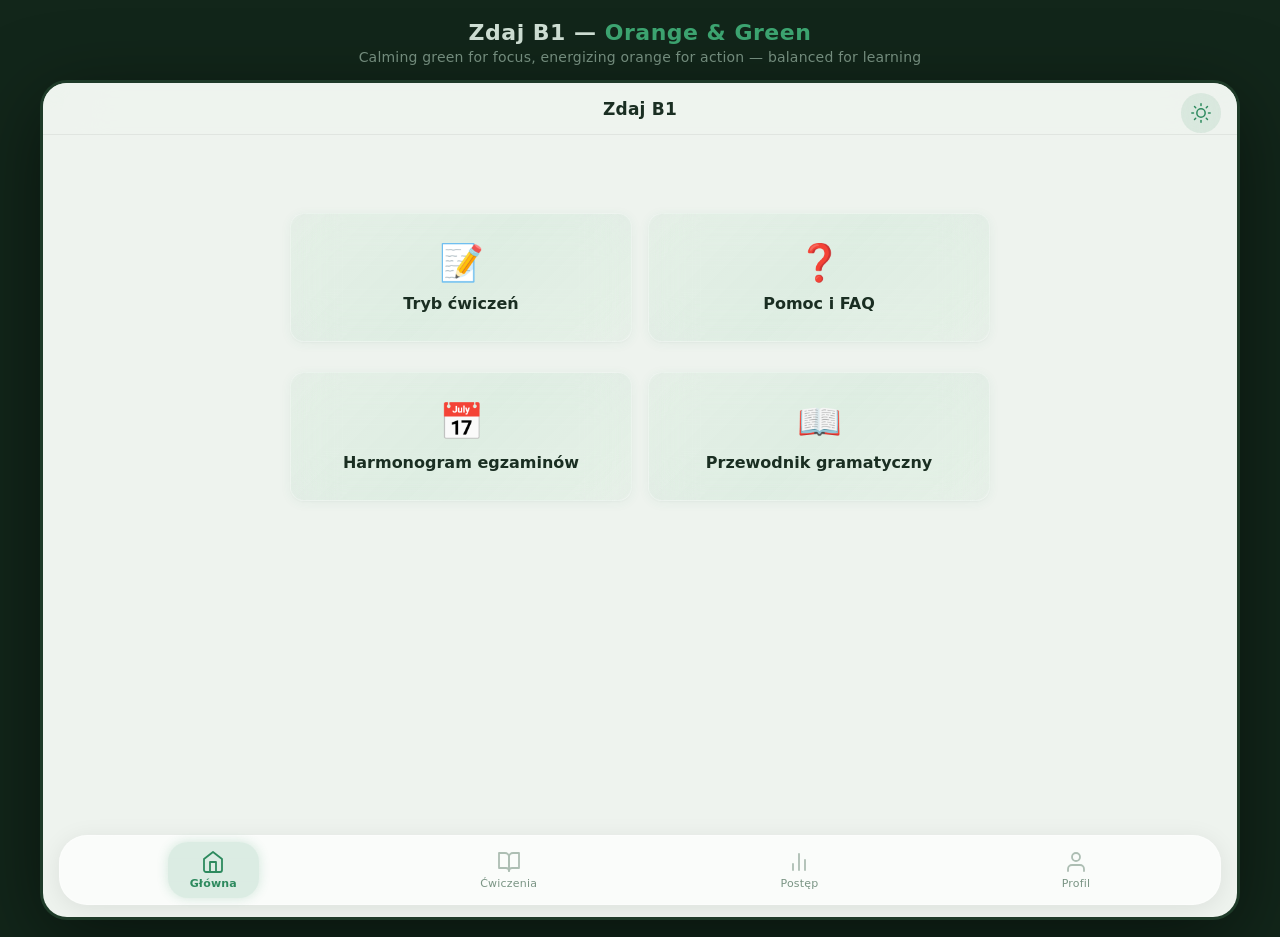
==== docs/design-orange-green.html @ 31fbc98a "Add orange & green learning-optimized design variant Green primary (focus/calm) + orange accent (ene" ====
<!DOCTYPE html>
<html lang="pl" data-theme="light">
<head>
<meta charset="UTF-8">
<meta name="viewport" content="width=device-width, initial-scale=1.0">
<title>Zdaj B1 — Orange & Green</title>
<style>
/* ========== CSS CUSTOM PROPERTIES ========== */
/* Green = primary (focus, calm, 60%), Orange = accent (energy, CTA, 10%), Neutrals = 30% */
:root {
  --primary: #2d8a5e;
  --primary-light: #3da672;
  --primary-dark: #1e6e48;
  --accent: #e07b2d;
  --accent-light: #f09848;
  --bg: #eef3ee;
  --bg-card: rgba(255,255,255,0.62);
  --bg-card-border: rgba(255,255,255,0.3);
  --bg-nav: rgba(238,243,238,0.92);
  --bg-tab: rgba(255,255,255,0.72);
  --text: #1a2e22;
  --text-secondary: #4a6352;
  --text-muted: #7a9484;
  --border-light: rgba(0,0,0,0.06);
  --border-card: rgba(255,255,255,0.5);
  --shadow-card: 0 2px 12px rgba(45,138,94,0.06), 0 1px 3px rgba(0,0,0,0.03);
  --shadow-card-hover: 0 4px 24px rgba(45,138,94,0.12);
  --glass-blur: blur(24px) saturate(160%);
  --nav-blur: blur(28px) saturate(170%);
  --progress-gradient: linear-gradient(90deg, #2d8a5e, #e07b2d);
  --btn-gradient: linear-gradient(135deg, #e07b2d 0%, #f09848 100%);
  --btn-sheen: none;
  --exercise-bg: rgba(45,138,94,0.05);
  --exercise-border: #2d8a5e;
  --input-border: #2d8a5e;
  --input-bg: rgba(45,138,94,0.04);
  --input-focus-border: #e07b2d;
  --input-focus-bg: rgba(224,123,45,0.06);
  --radio-checked: #2d8a5e;
  --correct-bg: rgba(45,138,94,0.1);
  --drop-zone-border: rgba(45,138,94,0.3);
  --drop-zone-bg: rgba(45,138,94,0.02);
  --word-bank-bg: rgba(224,123,45,0.06);
  --word-bank-border: rgba(224,123,45,0.15);
  --drag-border: rgba(45,138,94,0.2);
  --toggle-checked: #2d8a5e;
  --avatar-gradient: linear-gradient(135deg, #2d8a5e, #3da672);
  --ipad-bg: #eef3ee;
  --body-bg: #12261a;
  --page-title-color: #d0e0d5;
  --page-title-accent: #3da672;
  --ipad-shadow: 0 0 0 3px #1e3a28, 0 20px 80px rgba(0,0,0,0.5);
  --scrollbar-thumb: rgba(45,138,94,0.15);
  --grammar-errors-bg: linear-gradient(135deg, rgba(217,68,68,0.08), rgba(217,68,68,0.03));
  --grammar-errors-border: rgba(217,68,68,0.12);
  --grammar-topics-bg: linear-gradient(135deg, rgba(45,138,94,0.08), rgba(45,138,94,0.03));
  --grammar-topics-border: rgba(45,138,94,0.12);
  --home-card-shimmer: linear-gradient(135deg, rgba(45,138,94,0.04) 0%, rgba(61,166,114,0.08) 50%, rgba(45,138,94,0.03) 100%);
  --tab-active-bg: rgba(45,138,94,0.15);
  --tab-active-glow: 0 0 12px rgba(45,138,94,0.2);
  --set-card-border: #2d8a5e;
  --danger-color: #d94444;
  --danger-border: #e8c0c0;
  --timer-bg: rgba(224,123,45,0.08);
  --timer-color: #c06820;
  --writing-border: rgba(0,0,0,0.1);
  --writing-bg: rgba(255,255,255,0.8);
  --pf-border: rgba(0,0,0,0.05);
  --expandable-bg: rgba(255,255,255,0.85);
  --expandable-body-bg: rgba(255,255,255,0.5);
  --info-border: rgba(0,0,0,0.05);
  --theme-toggle-bg: rgba(45,138,94,0.1);
  --theme-toggle-color: #2d8a5e;
  --alpha-card-bg: rgba(255,255,255,0.85);
  --alpha-card-border: rgba(0,0,0,0.06);
  --result-row-bg: rgba(255,255,255,0.85);
  --result-row-border: rgba(0,0,0,0.04);
}

[data-theme="dark"] {
  --bg: #1a2c22;
  --bg-card: rgba(30,50,38,0.65);
  --bg-card-border: rgba(255,255,255,0.1);
  --bg-nav: rgba(22,38,28,0.92);
  --bg-tab: rgba(28,46,34,0.85);
  --text: #e8f0eb;
  --text-secondary: #a8c4b0;
  --text-muted: #7a9e86;
  --border-light: rgba(255,255,255,0.08);
  --border-card: rgba(255,255,255,0.1);
  --shadow-card: 0 2px 12px rgba(0,0,0,0.15), 0 1px 3px rgba(45,138,94,0.04);
  --shadow-card-hover: 0 4px 24px rgba(45,138,94,0.12);
  --exercise-bg: rgba(50,150,100,0.08);
  --input-bg: rgba(50,150,100,0.07);
  --correct-bg: rgba(50,150,100,0.12);
  --drop-zone-bg: rgba(50,150,100,0.04);
  --word-bank-bg: rgba(224,140,60,0.08);
  --word-bank-border: rgba(224,140,60,0.18);
  --ipad-bg: #1a2c22;
  --body-bg: #0c1a12;
  --page-title-color: #b0ccb8;
  --ipad-shadow: 0 0 0 3px #1e3a28, 0 20px 80px rgba(0,0,0,0.5), 0 0 40px rgba(45,138,94,0.06);
  --scrollbar-thumb: rgba(45,138,94,0.25);
  --grammar-topics-bg: linear-gradient(135deg, rgba(50,150,100,0.1), rgba(50,150,100,0.04));
  --grammar-topics-border: rgba(50,150,100,0.15);
  --home-card-shimmer: linear-gradient(135deg, rgba(50,150,100,0.06) 0%, rgba(70,180,120,0.1) 50%, rgba(50,150,100,0.05) 100%);
  --tab-active-bg: rgba(50,150,100,0.2);
  --tab-active-glow: 0 0 12px rgba(50,150,100,0.2);
  --writing-border: rgba(255,255,255,0.1);
  --writing-bg: rgba(30,50,38,0.5);
  --pf-border: rgba(255,255,255,0.08);
  --expandable-bg: rgba(30,50,38,0.65);
  --expandable-body-bg: rgba(30,50,38,0.35);
  --info-border: rgba(255,255,255,0.08);
  --theme-toggle-bg: rgba(224,140,60,0.15);
  --theme-toggle-color: #f09848;
  --alpha-card-bg: rgba(30,50,38,0.55);
  --alpha-card-border: rgba(255,255,255,0.1);
  --result-row-bg: rgba(30,50,38,0.55);
  --result-row-border: rgba(255,255,255,0.08);
  --drag-border: rgba(61,166,114,0.3);
  --timer-bg: rgba(224,123,45,0.12);
  --danger-border: rgba(217,68,68,0.3);
  --grammar-errors-bg: linear-gradient(135deg, rgba(217,68,68,0.12), rgba(217,68,68,0.05));
  --grammar-errors-border: rgba(217,68,68,0.2);
}

/* ========== RESET & BASE ========== */
*, *::before, *::after { box-sizing: border-box; margin: 0; padding: 0; }

body {
  background: var(--body-bg);
  font-family: -apple-system, 'SF Pro Display', 'SF Pro Text', system-ui, BlinkMacSystemFont, 'Segoe UI', Roboto, sans-serif;
  color: var(--text);
  display: flex;
  flex-direction: column;
  align-items: center;
  justify-content: center;
  min-height: 100vh;
  padding: 20px;
  -webkit-font-smoothing: antialiased;
  transition: background 0.3s ease, color 0.3s ease;
}

/* ========== PAGE TITLE ========== */
.page-title {
  color: var(--page-title-color);
  font-size: 22px;
  font-weight: 600;
  letter-spacing: 0.5px;
  margin-bottom: 4px;
  text-align: center;
  transition: color 0.3s ease;
}
.page-title span { color: var(--page-title-accent); }
.page-subtitle {
  color: var(--text-muted);
  font-size: 14px;
  margin-bottom: 18px;
  text-align: center;
  letter-spacing: 0.2px;
  transition: color 0.3s ease;
}

/* ========== iPad FRAME ========== */
.ipad-frame {
  width: 1194px;
  height: 834px;
  background: var(--ipad-bg);
  border-radius: 24px;
  overflow: hidden;
  position: relative;
  box-shadow: var(--ipad-shadow);
  display: flex;
  flex-direction: column;
  transition: background 0.3s ease, box-shadow 0.3s ease;
}

@media (max-width: 1240px) {
  .ipad-frame { transform: scale(0.8); transform-origin: top center; }
}
@media (max-width: 980px) {
  .ipad-frame { transform: scale(0.6); transform-origin: top center; }
}
@media (max-width: 740px) {
  .ipad-frame { transform: scale(0.42); transform-origin: top center; }
}

/* ========== THEME TOGGLE ========== */
.theme-toggle {
  position: absolute;
  top: 10px;
  right: 16px;
  z-index: 20;
  width: 40px;
  height: 40px;
  border-radius: 50%;
  border: none;
  background: var(--theme-toggle-bg);
  color: var(--theme-toggle-color);
  cursor: pointer;
  display: flex;
  align-items: center;
  justify-content: center;
  transition: all 0.3s ease;
  backdrop-filter: blur(12px);
  -webkit-backdrop-filter: blur(12px);
}
.theme-toggle:hover { transform: scale(1.1); }
.theme-toggle svg { transition: transform 0.3s ease; }
[data-theme="dark"] .theme-toggle svg { transform: rotate(180deg); }

/* ========== NAV BAR ========== */
.nav-bar {
  height: 52px;
  min-height: 52px;
  background: var(--bg-nav);
  backdrop-filter: var(--nav-blur);
  -webkit-backdrop-filter: var(--nav-blur);
  display: flex;
  align-items: center;
  justify-content: center;
  border-bottom: 1px solid var(--border-light);
  position: relative;
  z-index: 10;
  transition: background 0.3s ease, border-color 0.3s ease;
}
.nav-bar .back-btn {
  position: absolute;
  left: 16px;
  background: none;
  border: none;
  color: var(--primary-light);
  font-size: 16px;
  cursor: pointer;
  display: flex;
  align-items: center;
  gap: 4px;
  font-family: inherit;
}
.nav-bar .back-btn:hover { opacity: 0.7; }
.nav-bar .nav-title {
  font-size: 17px;
  font-weight: 600;
  color: var(--text);
  letter-spacing: 0.2px;
  transition: color 0.3s ease;
}

/* ========== CONTENT AREA ========== */
.content-area {
  flex: 1;
  overflow-y: auto;
  overflow-x: hidden;
  -webkit-overflow-scrolling: touch;
}
.content-area::-webkit-scrollbar { width: 4px; }
.content-area::-webkit-scrollbar-thumb { background: var(--scrollbar-thumb); border-radius: 4px; }

/* ========== TAB BAR ========== */
.tab-bar {
  height: auto;
  min-height: 64px;
  background: var(--bg-tab);
  backdrop-filter: var(--nav-blur);
  -webkit-backdrop-filter: var(--nav-blur);
  border: 1px solid var(--bg-card-border);
  display: flex;
  align-items: center;
  justify-content: space-around;
  z-index: 10;
  border-radius: 28px;
  margin: 0 16px 12px;
  padding: 6px 8px;
  box-shadow: 0 4px 24px rgba(0,0,0,0.08), 0 0 0 1px rgba(255,255,255,0.05);
  transition: background 0.3s ease, border-color 0.3s ease, box-shadow 0.3s ease;
}
.tab-item {
  display: flex;
  flex-direction: column;
  align-items: center;
  gap: 3px;
  cursor: pointer;
  border: none;
  background: none;
  font-family: inherit;
  padding: 8px 22px;
  transition: all 0.25s ease;
  border-radius: 20px;
  position: relative;
}
.tab-item .tab-icon { display: flex; align-items: center; justify-content: center; }
.tab-item .tab-icon svg { width: 24px; height: 24px; }
.tab-item .tab-label { font-size: 11px; color: var(--text-muted); font-weight: 500; letter-spacing: 0.2px; transition: color 0.3s ease; }
.tab-item.active {
  background: var(--tab-active-bg);
  box-shadow: var(--tab-active-glow);
}
.tab-item.active .tab-label { color: var(--primary); font-weight: 600; }
.tab-item.active .tab-icon svg { stroke: var(--primary); }
.tab-item:not(.active) .tab-icon svg { stroke: var(--text-muted); opacity: 0.6; }

/* ========== SCREEN CONTAINERS ========== */
.screen { display: none; padding: 24px; height: 100%; }
.screen.active { display: block; }
.screen-scroll { padding: 24px; }

/* ========== GLASS CARD ========== */
.card {
  background: var(--bg-card);
  backdrop-filter: var(--glass-blur);
  -webkit-backdrop-filter: var(--glass-blur);
  border-radius: 14px;
  border: 1px solid var(--bg-card-border);
  box-shadow: var(--shadow-card);
  padding: 18px;
  margin-bottom: 14px;
  transition: transform 0.15s, box-shadow 0.15s, background 0.3s ease, border-color 0.3s ease;
}
.card:hover { box-shadow: var(--shadow-card-hover); }
.card-clickable { cursor: pointer; }
.card-clickable:hover { transform: translateY(-1px); }

/* ========== HOME GRID ========== */
.home-grid {
  display: grid;
  grid-template-columns: 1fr 1fr;
  gap: 16px;
  max-width: 700px;
  margin: 30px auto 0;
}
.home-card {
  text-align: center;
  padding: 28px 18px;
  background: var(--home-card-shimmer);
  backdrop-filter: var(--glass-blur);
  -webkit-backdrop-filter: var(--glass-blur);
}
.home-card .hc-icon { font-size: 36px; margin-bottom: 10px; }
.home-card .hc-title { font-size: 16px; font-weight: 600; color: var(--text); transition: color 0.3s ease; }

/* ========== BUTTONS ========== */
.btn-primary {
  background: var(--btn-gradient);
  color: #fff;
  border: none;
  border-radius: 12px;
  padding: 13px 32px;
  font-size: 15px;
  font-weight: 600;
  cursor: pointer;
  font-family: inherit;
  transition: opacity 0.2s, transform 0.1s, box-shadow 0.3s;
  letter-spacing: 0.2px;
  box-shadow: 0 2px 8px rgba(224,123,45,0.3);
}
.btn-primary:hover { opacity: 0.92; box-shadow: 0 4px 14px rgba(224,123,45,0.35); }
[data-theme="dark"] .btn-primary:hover { box-shadow: 0 4px 18px rgba(224,123,45,0.4); }
.btn-primary:active { transform: scale(0.97); opacity: 0.85; }

.btn-secondary {
  background: rgba(45,138,94,0.08);
  color: var(--primary);
  border: 1.5px solid rgba(45,138,94,0.2);
  border-radius: 12px;
  padding: 11px 24px;
  font-size: 14px;
  font-weight: 600;
  cursor: pointer;
  font-family: inherit;
  transition: all 0.2s;
}
.btn-secondary:hover { background: rgba(45,138,94,0.14); }

.btn-danger {
  background: var(--bg-card);
  color: var(--danger-color);
  border: 1.5px solid var(--danger-border);
  border-radius: 12px;
  padding: 11px 24px;
  font-size: 14px;
  font-weight: 600;
  cursor: pointer;
  font-family: inherit;
  transition: all 0.3s ease;
}

/* ========== SECTION TITLE ========== */
.section-title {
  font-size: 20px;
  font-weight: 700;
  color: var(--text);
  margin-bottom: 16px;
  transition: color 0.3s ease;
}
.section-subtitle {
  font-size: 14px;
  color: var(--text-secondary);
  margin-bottom: 20px;
  line-height: 1.5;
  transition: color 0.3s ease;
}

/* ========== LIST ITEMS ========== */
.list-item {
  display: flex;
  align-items: center;
  padding: 15px 18px;
  background: var(--bg-card);
  backdrop-filter: var(--glass-blur);
  -webkit-backdrop-filter: var(--glass-blur);
  border-radius: 12px;
  margin-bottom: 10px;
  cursor: pointer;
  border: 1px solid var(--bg-card-border);
  box-shadow: 0 1px 6px rgba(0,0,0,0.03);
  transition: all 0.15s;
  position: relative;
}
.list-item::before {
  content: '';
  position: absolute;
  left: 0;
  top: 50%;
  transform: translateY(-50%);
  width: 3px;
  height: 0;
  background: var(--primary);
  border-radius: 0 3px 3px 0;
  transition: height 0.2s ease;
}
.list-item:hover::before { height: 60%; }
.list-item:hover { transform: translateY(-1px); }
.list-item .li-icon { font-size: 22px; margin-right: 14px; }
.list-item .li-text { flex: 1; font-size: 15px; font-weight: 500; color: var(--text); transition: color 0.3s ease; }
.list-item .li-arrow { color: var(--text-muted); font-size: 18px; }

/* ========== EXERCISE STYLES ========== */
.exercise-instruction {
  background: var(--exercise-bg);
  border-left: 3px solid var(--exercise-border);
  padding: 14px 18px;
  border-radius: 0 10px 10px 0;
  margin-bottom: 20px;
  font-size: 14px;
  line-height: 1.6;
  color: var(--text-secondary);
  transition: all 0.3s ease;
}

.exercise-text {
  font-size: 15px;
  line-height: 1.8;
  color: var(--text);
  margin-bottom: 20px;
  transition: color 0.3s ease;
}

.example-badge {
  display: inline-block;
  background: var(--accent);
  color: #fff;
  font-size: 11px;
  font-weight: 700;
  padding: 2px 8px;
  border-radius: 6px;
  margin-right: 6px;
  vertical-align: middle;
}

.answer-filled {
  font-weight: 700;
  color: var(--primary);
}

.answer-gap {
  display: inline-block;
  min-width: 80px;
  border-bottom: 2px dashed var(--primary);
  padding: 0 4px;
  margin: 0 2px;
  text-align: center;
}

.question-block {
  margin-bottom: 18px;
  padding: 16px;
  background: var(--bg-card);
  border-radius: 12px;
  border: 1px solid var(--border-light);
  transition: all 0.3s ease;
}

.radio-group { margin-top: 10px; }
.radio-option {
  display: flex;
  align-items: center;
  padding: 8px 12px;
  margin: 4px 0;
  border-radius: 8px;
  cursor: pointer;
  transition: background 0.15s;
  font-size: 14px;
  color: var(--text);
}
.radio-option:hover { background: rgba(124,58,237,0.05); }
.radio-option input[type="radio"] {
  appearance: none;
  -webkit-appearance: none;
  width: 18px; height: 18px;
  border: 2px solid var(--text-muted);
  border-radius: 50%;
  margin-right: 10px;
  cursor: pointer;
  position: relative;
  flex-shrink: 0;
  transition: all 0.2s ease;
}
.radio-option input[type="radio"]:checked {
  border-color: var(--radio-checked);
  background: var(--radio-checked);
}
.radio-option input[type="radio"]:checked::after {
  content: '\2713';
  color: #fff;
  position: absolute;
  top: 50%; left: 50%;
  transform: translate(-50%, -50%);
  font-size: 11px;
}
.radio-option.correct-selected {
  background: var(--correct-bg);
}
.radio-option.correct-selected input[type="radio"] {
  border-color: var(--radio-checked);
  background: var(--radio-checked);
  pointer-events: none;
}

/* P/F radio */
.pf-row {
  display: flex;
  align-items: center;
  padding: 10px 0;
  border-bottom: 1px solid var(--pf-border);
  font-size: 14px;
  color: var(--text);
  transition: all 0.3s ease;
}
.pf-row:last-child { border-bottom: none; }
.pf-text { flex: 1; padding-right: 16px; line-height: 1.5; }
.pf-options { display: flex; gap: 12px; flex-shrink: 0; }
.pf-options label {
  display: flex;
  align-items: center;
  gap: 4px;
  cursor: pointer;
  font-weight: 600;
  color: var(--text-secondary);
  font-size: 14px;
}
.pf-options input[type="radio"] {
  appearance: none;
  -webkit-appearance: none;
  width: 20px; height: 20px;
  border: 2px solid var(--text-muted);
  border-radius: 4px;
  cursor: pointer;
  position: relative;
  transition: all 0.2s ease;
}
.pf-options input[type="radio"]:checked {
  border-color: var(--radio-checked);
  background: var(--radio-checked);
}
.pf-options input[type="radio"]:checked::after {
  content: '\2713'; color: #fff;
  position: absolute; top: 50%; left: 50%;
  transform: translate(-50%, -50%);
  font-size: 12px;
}

.play-btn {
  display: inline-flex;
  align-items: center;
  justify-content: center;
  width: 36px; height: 36px;
  background: var(--btn-gradient);
  color: #fff;
  border-radius: 50%;
  border: none;
  cursor: pointer;
  font-size: 14px;
  margin-right: 10px;
  flex-shrink: 0;
  box-shadow: 0 2px 6px rgba(224,123,45,0.25);
}

/* INPUT FIELDS */
.gap-input {
  display: inline-block;
  width: 120px;
  border: none;
  border-bottom: 2px solid var(--input-border);
  background: var(--input-bg);
  padding: 3px 6px;
  font-size: 14px;
  font-family: inherit;
  color: var(--text);
  outline: none;
  border-radius: 4px 4px 0 0;
  margin: 0 2px;
  transition: all 0.2s ease;
}
.gap-input:focus { border-bottom-color: var(--input-focus-border); background: var(--input-focus-bg); }
.gap-input.wide { width: 200px; }
.gap-input.xwide { width: 100%; max-width: 500px; }

select.gap-input {
  color: var(--text);
  background: var(--input-bg);
}
select.gap-input option {
  background: var(--ipad-bg);
  color: var(--text);
}

/* DRAG & DROP */
.drop-zone {
  min-height: 120px;
  border: 2px dashed var(--drop-zone-border);
  border-radius: 12px;
  padding: 16px;
  margin: 16px 0;
  background: var(--drop-zone-bg);
  transition: all 0.3s ease;
}
.drop-zone-label {
  text-align: center;
  color: var(--text-muted);
  font-size: 13px;
  padding: 20px;
}
.drag-item {
  display: inline-block;
  padding: 10px 16px;
  background: var(--bg-card);
  border: 1.5px solid var(--drag-border);
  border-radius: 10px;
  margin: 5px;
  cursor: grab;
  font-size: 14px;
  user-select: none;
  transition: all 0.15s;
  box-shadow: 0 1px 4px rgba(0,0,0,0.05);
  color: var(--text);
}
.drag-item:active { cursor: grabbing; transform: scale(1.03); box-shadow: 0 4px 16px rgba(124,58,237,0.15); }
.drag-items-container { margin: 12px 0; }

/* TEXTAREA */
.writing-area {
  width: 100%;
  min-height: 180px;
  border: 1.5px solid var(--writing-border);
  border-radius: 12px;
  padding: 14px;
  font-family: inherit;
  font-size: 15px;
  line-height: 1.6;
  resize: vertical;
  outline: none;
  background: var(--writing-bg);
  color: var(--text);
  transition: all 0.3s ease;
}
.writing-area:focus { border-color: var(--primary); }
.word-counter { text-align: right; font-size: 13px; color: var(--text-muted); margin-top: 6px; }

/* TIMER */
.timer-display {
  display: inline-flex;
  align-items: center;
  gap: 6px;
  background: var(--timer-bg);
  color: var(--timer-color);
  padding: 8px 16px;
  border-radius: 10px;
  font-weight: 600;
  font-size: 15px;
  margin-bottom: 20px;
}

/* PHOTO PLACEHOLDER */
.photo-placeholder {
  width: 100%;
  max-width: 420px;
  height: 200px;
  border-radius: 14px;
  background: linear-gradient(135deg, #a8d8a0 0%, #6db86b 40%, #4a9e5a 70%, #2d7a3d 100%);
  position: relative;
  overflow: hidden;
  margin: 12px 0;
}
.photo-placeholder::after {
  content: '\1F333\200D\1F468\200D\1F469\200D\1F467\200D\1F466\1F333';
  position: absolute;
  bottom: 20px;
  left: 50%;
  transform: translateX(-50%);
  font-size: 40px;
}
.photo-placeholder::before {
  content: '';
  position: absolute;
  top: 0;
  left: 0;
  right: 0;
  height: 60%;
  background: linear-gradient(180deg, #87ceeb 0%, #b0d4f1 100%);
}

/* TOGGLE SWITCH */
.toggle-switch {
  position: relative;
  width: 48px; height: 28px;
  display: inline-block;
}
.toggle-switch input { opacity: 0; width: 0; height: 0; }
.toggle-slider {
  position: absolute;
  inset: 0;
  background: var(--text-muted);
  border-radius: 28px;
  cursor: pointer;
  transition: 0.3s;
}
.toggle-slider::before {
  content: '';
  position: absolute;
  width: 22px; height: 22px;
  left: 3px; bottom: 3px;
  background: #fff;
  border-radius: 50%;
  transition: 0.3s;
  box-shadow: 0 1px 3px rgba(0,0,0,0.2);
}
.toggle-switch input:checked + .toggle-slider { background: var(--toggle-checked); }
.toggle-switch input:checked + .toggle-slider::before { transform: translateX(20px); }

/* PROGRESS BAR */
.progress-row {
  display: flex;
  align-items: center;
  margin-bottom: 12px;
  font-size: 14px;
}
.progress-label { width: 110px; font-weight: 500; color: var(--text-secondary); transition: color 0.3s ease; }
.progress-bar-bg {
  flex: 1;
  height: 10px;
  background: rgba(45,138,94,0.08);
  border-radius: 10px;
  overflow: hidden;
  margin: 0 12px;
  transition: background 0.3s ease;
}
.progress-bar-fill {
  height: 100%;
  border-radius: 10px;
  background: var(--progress-gradient);
  transition: width 0.5s;
}
.progress-value { width: 50px; text-align: right; font-weight: 600; color: var(--text); transition: color 0.3s ease; }

/* RESULT ROW */
.result-row {
  display: flex;
  align-items: center;
  padding: 14px 18px;
  background: var(--result-row-bg);
  border-radius: 12px;
  margin-bottom: 10px;
  border: 1px solid var(--result-row-border);
  transition: all 0.3s ease;
}
.result-row .rr-label { flex: 1; font-weight: 500; font-size: 15px; color: var(--text); }
.result-row .rr-value { font-weight: 700; font-size: 16px; color: var(--primary); margin-right: 10px; }
.result-row .rr-arrow { color: var(--text-muted); cursor: pointer; }

/* PROFILE */
.profile-header {
  text-align: center;
  padding: 20px 0;
}
.profile-avatar {
  width: 72px; height: 72px;
  background: var(--avatar-gradient);
  border-radius: 50%;
  display: flex;
  align-items: center;
  justify-content: center;
  font-size: 30px;
  color: #fff;
  margin: 0 auto 10px;
}
.profile-name { font-size: 20px; font-weight: 700; color: var(--text); transition: color 0.3s ease; }
.profile-email { font-size: 14px; color: var(--text-muted); margin-top: 2px; transition: color 0.3s ease; }

.info-row {
  display: flex;
  justify-content: space-between;
  padding: 10px 0;
  border-bottom: 1px solid var(--info-border);
  font-size: 14px;
  transition: border-color 0.3s ease;
}
.info-row:last-child { border-bottom: none; }
.info-label { color: var(--text-secondary); transition: color 0.3s ease; }
.info-value { font-weight: 600; color: var(--text); transition: color 0.3s ease; }

/* ALPHABET GRID */
.alpha-grid {
  display: grid;
  grid-template-columns: repeat(5, 1fr);
  gap: 10px;
  margin-top: 16px;
}
.alpha-card {
  background: var(--alpha-card-bg);
  backdrop-filter: var(--glass-blur);
  -webkit-backdrop-filter: var(--glass-blur);
  border: 1px solid var(--alpha-card-border);
  border-radius: 10px;
  padding: 14px 8px;
  text-align: center;
  transition: all 0.3s ease;
}
.alpha-letter { font-size: 22px; font-weight: 700; color: var(--primary); }
.alpha-word { font-size: 12px; color: var(--text-muted); margin-top: 2px; transition: color 0.3s ease; }

/* EXPANDABLE */
.expandable { margin-bottom: 10px; }
.expandable-header {
  display: flex;
  align-items: center;
  justify-content: space-between;
  padding: 14px 18px;
  background: var(--expandable-bg);
  backdrop-filter: var(--glass-blur);
  -webkit-backdrop-filter: var(--glass-blur);
  border-radius: 12px;
  cursor: pointer;
  border: 1px solid var(--border-light);
  font-size: 15px;
  font-weight: 500;
  color: var(--text);
  transition: all 0.3s ease;
}
.expandable-header .exp-arrow { transition: transform 0.2s; color: var(--text-muted); }
.expandable.open .exp-arrow { transform: rotate(90deg); }
.expandable-body {
  display: none;
  padding: 14px 18px;
  font-size: 14px;
  line-height: 1.6;
  color: var(--text-secondary);
  background: var(--expandable-body-bg);
  border-radius: 0 0 12px 12px;
  margin-top: -6px;
  transition: all 0.3s ease;
}
.expandable.open .expandable-body { display: block; }

/* BADGE */
.badge {
  display: inline-block;
  background: var(--accent);
  color: #fff;
  padding: 3px 10px;
  border-radius: 8px;
  font-size: 12px;
  font-weight: 700;
}

/* WORD BANK */
.word-bank {
  display: flex;
  flex-wrap: wrap;
  gap: 8px;
  padding: 14px;
  background: var(--word-bank-bg);
  border: 1px solid var(--word-bank-border);
  border-radius: 12px;
  margin-bottom: 16px;
  transition: all 0.3s ease;
}
.word-bank-item {
  padding: 6px 12px;
  background: var(--bg-card);
  border: 1px solid var(--border-light);
  border-radius: 8px;
  font-size: 14px;
  font-weight: 500;
  color: var(--text);
  transition: all 0.3s ease;
}

/* EXAM SCHEDULE */
.exam-date-card {
  padding: 16px 18px;
  margin-bottom: 10px;
}
.exam-date { font-weight: 700; color: var(--primary); font-size: 16px; margin-bottom: 4px; }
.exam-info { font-size: 14px; color: var(--text-secondary); line-height: 1.4; transition: color 0.3s ease; }

/* SET CARD */
.set-card {
  padding: 20px;
  margin-bottom: 14px;
  border-left: 4px solid var(--set-card-border);
}
.set-title { font-size: 16px; font-weight: 700; margin-bottom: 10px; color: var(--primary); }
.set-task { font-size: 14px; margin-bottom: 8px; line-height: 1.5; color: var(--text-secondary); transition: color 0.3s ease; }
.set-task strong { color: var(--text); }

/* GRAMMAR TOPIC BANNER */
.grammar-banner {
  padding: 20px;
  border-radius: 14px;
  margin-bottom: 14px;
  cursor: pointer;
  position: relative;
  overflow: hidden;
  transition: all 0.3s ease;
}
.grammar-banner.errors {
  background: var(--grammar-errors-bg);
  border: 1px solid var(--grammar-errors-border);
}
.grammar-banner.topics {
  background: var(--grammar-topics-bg);
  border: 1px solid var(--grammar-topics-border);
}
.grammar-banner-title { font-size: 16px; font-weight: 700; margin-bottom: 6px; color: var(--text); transition: color 0.3s ease; }
.grammar-banner-desc { font-size: 13px; color: var(--text-secondary); line-height: 1.5; transition: color 0.3s ease; }

/* TWO COLUMNS for exercises */
.two-col { display: flex; gap: 24px; }
.two-col .col-main { flex: 2; }
.two-col .col-side { flex: 1; }

/* Utility */
.mb-8 { margin-bottom: 8px; }
.mb-12 { margin-bottom: 12px; }
.mb-16 { margin-bottom: 16px; }
.mb-20 { margin-bottom: 20px; }
.mb-24 { margin-bottom: 24px; }
.mt-12 { margin-top: 12px; }
.mt-16 { margin-top: 16px; }
.mt-20 { margin-top: 20px; }
.text-center { text-align: center; }
.text-small { font-size: 13px; color: var(--text-muted); transition: color 0.3s ease; }
.flex-between { display: flex; justify-content: space-between; align-items: center; }
.underline-text { text-decoration: underline; text-decoration-color: var(--accent); text-underline-offset: 3px; }
</style>
</head>
<body>

<div class="page-title">Zdaj B1 — <span>Orange &amp; Green</span></div>
<div class="page-subtitle">Calming green for focus, energizing orange for action — balanced for learning</div>

<div class="ipad-frame">
  <!-- THEME TOGGLE -->
  <button class="theme-toggle" id="themeToggle" onclick="toggleTheme()" aria-label="Toggle dark mode">
    <svg id="themeIcon" width="20" height="20" fill="none" stroke="currentColor" stroke-width="1.8" stroke-linecap="round" stroke-linejoin="round" viewBox="0 0 24 24">
      <circle cx="12" cy="12" r="5"/>
      <line x1="12" y1="1" x2="12" y2="3"/>
      <line x1="12" y1="21" x2="12" y2="23"/>
      <line x1="4.22" y1="4.22" x2="5.64" y2="5.64"/>
      <line x1="18.36" y1="18.36" x2="19.78" y2="19.78"/>
      <line x1="1" y1="12" x2="3" y2="12"/>
      <line x1="21" y1="12" x2="23" y2="12"/>
      <line x1="4.22" y1="19.78" x2="5.64" y2="18.36"/>
      <line x1="18.36" y1="5.64" x2="19.78" y2="4.22"/>
    </svg>
  </button>

  <!-- NAV BAR -->
  <div class="nav-bar" id="navBar">
    <button class="back-btn" id="backBtn" style="display:none" onclick="goBack()">&#8249; Wróć</button>
    <span class="nav-title" id="navTitle">Zdaj B1</span>
  </div>

  <!-- CONTENT -->
  <div class="content-area" id="contentArea">

    <!-- ==================== TAB 1: GŁÓWNA ==================== -->
    <div class="screen active" id="screen-home">
      <div class="screen-scroll">
        <div class="home-grid">
          <div class="card card-clickable home-card" onclick="navigateTo('screen-exercises','Ćwiczenia',1)">
            <div class="hc-icon">📝</div>
            <div class="hc-title">Tryb ćwiczeń</div>
          </div>
          <div class="card card-clickable home-card" onclick="navigateTo('screen-faq','Pomoc i FAQ')">
            <div class="hc-icon">❓</div>
            <div class="hc-title">Pomoc i FAQ</div>
          </div>
          <div class="card card-clickable home-card" onclick="navigateTo('screen-exam-schedule','Harmonogram egzaminów')">
            <div class="hc-icon">📅</div>
            <div class="hc-title">Harmonogram egzaminów</div>
          </div>
          <div class="card card-clickable home-card" onclick="navigateTo('screen-grammar-guide','Przewodnik gramatyczny')">
            <div class="hc-icon">📖</div>
            <div class="hc-title">Przewodnik gramatyczny</div>
          </div>
        </div>
      </div>
    </div>

    <!-- FAQ -->
    <div class="screen" id="screen-faq">
      <div class="screen-scroll">
        <div class="section-title">Pomoc i FAQ</div>
        <div class="expandable" onclick="toggleExpand(this)">
          <div class="expandable-header">
            <span>O aplikacji Zdaj B1</span>
            <span class="exp-arrow">›</span>
          </div>
          <div class="expandable-body">
            Zdaj B1 to aplikacja stworzona z myślą o osobach przygotowujących się do egzaminu z języka polskiego na poziomie B1.
            Znajdziesz tu ćwiczenia ze słuchania, czytania, gramatyki, pisania i mówienia — dokładnie takie, jakie pojawiają się
            na oficjalnym egzaminie certyfikatowym. Aplikacja śledzi Twoje postępy i dostosowuje zadania do Twoich potrzeb.
            Ćwicz w swoim tempie i zdaj egzamin z pewnością siebie!
          </div>
        </div>
        <div class="expandable" onclick="toggleExpand(this)">
          <div class="expandable-header">
            <span>Polityka Prywatności</span>
            <span class="exp-arrow">›</span>
          </div>
          <div class="expandable-body">
            Twoja prywatność jest dla nas ważna. Zbieramy wyłącznie dane niezbędne do działania aplikacji:
            adres e-mail, postępy w nauce oraz statystyki ćwiczeń. Nie udostępniamy Twoich danych osobom trzecim.
            Dane są przechowywane na bezpiecznych serwerach w Unii Europejskiej. Możesz w każdej chwili poprosić
            o usunięcie swojego konta i wszystkich powiązanych danych.
          </div>
        </div>
        <div class="mt-20 text-center">
          <button class="btn-primary" onclick="alert('Formularz kontaktowy zostanie otwarty.')">Zadaj pytanie</button>
        </div>
      </div>
    </div>

    <!-- EXAM SCHEDULE -->
    <div class="screen" id="screen-exam-schedule">
      <div class="screen-scroll">
        <div class="section-title">Harmonogram egzaminów 2026</div>
        <div class="card exam-date-card">
          <div class="exam-date">14-15.02.2026</div>
          <div class="exam-info">B1 i B2 – dla osób dorosłych<br>B1 i B2 – dla dzieci i młodzieży</div>
        </div>
        <div class="card exam-date-card">
          <div class="exam-date">25-26.04.2026</div>
          <div class="exam-info">B1 i C1 – dla osób dorosłych</div>
        </div>
        <div class="card exam-date-card">
          <div class="exam-date">27-28.06.2026</div>
          <div class="exam-info">B1 i B2 – dla osób dorosłych</div>
        </div>
        <div class="card exam-date-card">
          <div class="exam-date">17-18.10.2026</div>
          <div class="exam-info">B1 i C1 – dla osób dorosłych</div>
        </div>
        <div class="card exam-date-card">
          <div class="exam-date">5-6.12.2026</div>
          <div class="exam-info">B1 – dla osób dorosłych</div>
        </div>
        <div class="mt-20 text-center">
          <button class="btn-primary" onclick="alert('Przekierowanie do strony z lokalizacjami egzaminów.')">Sprawdź lokalizacje</button>
        </div>
      </div>
    </div>

    <!-- GRAMMAR GUIDE -->
    <div class="screen" id="screen-grammar-guide">
      <div class="screen-scroll">
        <div class="section-title">Przewodnik gramatyczny</div>
        <div class="list-item" onclick="navigateTo('screen-alphabet','Alfabet')">
          <span class="li-icon">🔤</span>
          <span class="li-text">Alfabet</span>
          <span class="li-arrow">›</span>
        </div>
      </div>
    </div>

    <!-- ALPHABET -->
    <div class="screen" id="screen-alphabet">
      <div class="screen-scroll">
        <div class="section-title">Alfabet polski</div>
        <div class="alpha-grid">
          <div class="alpha-card"><div class="alpha-letter">Aa</div><div class="alpha-word">auto</div></div>
          <div class="alpha-card"><div class="alpha-letter">Ąą</div><div class="alpha-word">wąż</div></div>
          <div class="alpha-card"><div class="alpha-letter">Bb</div><div class="alpha-word">balon</div></div>
          <div class="alpha-card"><div class="alpha-letter">Cc</div><div class="alpha-word">cukier</div></div>
          <div class="alpha-card"><div class="alpha-letter">Ćć</div><div class="alpha-word">ćma</div></div>
          <div class="alpha-card"><div class="alpha-letter">Dd</div><div class="alpha-word">dom</div></div>
          <div class="alpha-card"><div class="alpha-letter">Ee</div><div class="alpha-word">elf</div></div>
          <div class="alpha-card"><div class="alpha-letter">Ęę</div><div class="alpha-word">gęś</div></div>
          <div class="alpha-card"><div class="alpha-letter">Ff</div><div class="alpha-word">flaga</div></div>
          <div class="alpha-card"><div class="alpha-letter">Gg</div><div class="alpha-word">gwiazda</div></div>
          <div class="alpha-card"><div class="alpha-letter">Hh</div><div class="alpha-word">harfa</div></div>
          <div class="alpha-card"><div class="alpha-letter">Ii</div><div class="alpha-word">igła</div></div>
          <div class="alpha-card"><div class="alpha-letter">Jj</div><div class="alpha-word">jabłko</div></div>
          <div class="alpha-card"><div class="alpha-letter">Kk</div><div class="alpha-word">kot</div></div>
          <div class="alpha-card"><div class="alpha-letter">Ll</div><div class="alpha-word">liść</div></div>
          <div class="alpha-card"><div class="alpha-letter">Łł</div><div class="alpha-word">łódka</div></div>
          <div class="alpha-card"><div class="alpha-letter">Mm</div><div class="alpha-word">mleko</div></div>
          <div class="alpha-card"><div class="alpha-letter">Nn</div><div class="alpha-word">nos</div></div>
          <div class="alpha-card"><div class="alpha-letter">Ńń</div><div class="alpha-word">koń</div></div>
          <div class="alpha-card"><div class="alpha-letter">Oo</div><div class="alpha-word">oko</div></div>
          <div class="alpha-card"><div class="alpha-letter">Óó</div><div class="alpha-word">ból</div></div>
          <div class="alpha-card"><div class="alpha-letter">Pp</div><div class="alpha-word">pies</div></div>
          <div class="alpha-card"><div class="alpha-letter">Rr</div><div class="alpha-word">rower</div></div>
          <div class="alpha-card"><div class="alpha-letter">Ss</div><div class="alpha-word">słońce</div></div>
          <div class="alpha-card"><div class="alpha-letter">Śś</div><div class="alpha-word">świat</div></div>
          <div class="alpha-card"><div class="alpha-letter">Tt</div><div class="alpha-word">torba</div></div>
          <div class="alpha-card"><div class="alpha-letter">Uu</div><div class="alpha-word">ucho</div></div>
          <div class="alpha-card"><div class="alpha-letter">Ww</div><div class="alpha-word">woda</div></div>
          <div class="alpha-card"><div class="alpha-letter">Yy</div><div class="alpha-word">mysz</div></div>
          <div class="alpha-card"><div class="alpha-letter">Zz</div><div class="alpha-word">zamek</div></div>
          <div class="alpha-card"><div class="alpha-letter">Źź</div><div class="alpha-word">źródło</div></div>
          <div class="alpha-card"><div class="alpha-letter">Żż</div><div class="alpha-word">żaba</div></div>
        </div>
      </div>
    </div>

    <!-- ==================== TAB 2: ĆWICZENIA ==================== -->
    <div class="screen" id="screen-exercises">
      <div class="screen-scroll">
        <div class="section-title">Ćwiczenia</div>
        <div class="list-item" onclick="navigateTo('screen-ex-listening','Rozumienie ze słuchu')">
          <span class="li-icon">🎧</span>
          <span class="li-text">Rozumienie ze słuchu</span>
          <span class="li-arrow">›</span>
        </div>
        <div class="list-item" onclick="navigateTo('screen-ex-reading-list','Rozumienie tekstu')">
          <span class="li-icon">📖</span>
          <span class="li-text">Rozumienie tekstu</span>
          <span class="li-arrow">›</span>
        </div>
        <div class="list-item" onclick="navigateTo('screen-ex-grammar','Gramatyka')">
          <span class="li-icon">✏️</span>
          <span class="li-text">Gramatyka</span>
          <span class="li-arrow">›</span>
        </div>
        <div class="list-item" onclick="navigateTo('screen-ex-writing','Pisanie')">
          <span class="li-icon">✍️</span>
          <span class="li-text">Pisanie</span>
          <span class="li-arrow">›</span>
        </div>
        <div class="list-item" onclick="navigateTo('screen-ex-speaking','Mówienie')">
          <span class="li-icon">🎤</span>
          <span class="li-text">Mówienie</span>
          <span class="li-arrow">›</span>
        </div>
      </div>
    </div>

    <!-- LISTENING EXERCISE -->
    <div class="screen" id="screen-ex-listening">
      <div class="screen-scroll">
        <div class="section-title">Wybór wielokrotny</div>
        <div class="exercise-instruction">
          Proszę uważnie słuchać nagrania i wybrać poprawną odpowiedź.
        </div>

        <!-- Example -->
        <div class="question-block">
          <div class="mb-8"><span class="example-badge">Przykład</span> Ten komunikat dotyczy:</div>
          <div style="display:flex;align-items:center;margin-bottom:8px">
            <button class="play-btn" onclick="alert('Odtwarzanie nagrania...')">&#9654;</button>
            <span class="text-small">Nagranie 0</span>
          </div>
          <div class="radio-group">
            <label class="radio-option"><input type="radio" name="ex0" disabled> opóźnienia pociągu</label>
            <label class="radio-option"><input type="radio" name="ex0" disabled> zmiany peronu</label>
            <label class="radio-option correct-selected"><input type="radio" name="ex0" checked disabled> odwołania kursu</label>
          </div>
        </div>

        <!-- Q1 -->
        <div class="question-block">
          <div class="mb-8"><strong>1.</strong> Rozmowa dotyczy:</div>
          <div style="display:flex;align-items:center;margin-bottom:8px">
            <button class="play-btn" onclick="alert('Odtwarzanie nagrania...')">&#9654;</button>
            <span class="text-small">Nagranie 1</span>
          </div>
          <div class="radio-group">
            <label class="radio-option"><input type="radio" name="listen1"> planów na weekend</label>
            <label class="radio-option"><input type="radio" name="listen1"> zakupów w sklepie</label>
            <label class="radio-option"><input type="radio" name="listen1"> wizyty u lekarza</label>
          </div>
        </div>

        <!-- Q2 -->
        <div class="question-block">
          <div class="mb-8"><strong>2.</strong> Wypowiedź dotyczy:</div>
          <div style="display:flex;align-items:center;margin-bottom:8px">
            <button class="play-btn" onclick="alert('Odtwarzanie nagrania...')">&#9654;</button>
            <span class="text-small">Nagranie 2</span>
          </div>
          <div class="radio-group">
            <label class="radio-option"><input type="radio" name="listen2"> pogody na jutro</label>
            <label class="radio-option"><input type="radio" name="listen2"> przepisu na ciasto</label>
            <label class="radio-option"><input type="radio" name="listen2"> remontu mieszkania</label>
          </div>
        </div>

        <div class="mt-20 text-center">
          <button class="btn-primary" onclick="alert('Sprawdzanie odpowiedzi...')">Sprawdź</button>
        </div>
      </div>
    </div>

    <!-- READING LIST -->
    <div class="screen" id="screen-ex-reading-list">
      <div class="screen-scroll">
        <div class="section-title">Rozumienie tekstu</div>
        <div class="list-item" onclick="navigateTo('screen-reading-1','Dopasuj odpowiedzi do fragmentu')">
          <span class="li-text">1. Dopasuj odpowiedzi do fragmentu</span>
          <span class="li-arrow">›</span>
        </div>
        <div class="list-item" onclick="navigateTo('screen-reading-2','Dopasuj odpowiedzi do sytuacji')">
          <span class="li-text">2. Dopasuj odpowiedzi do sytuacji</span>
          <span class="li-arrow">›</span>
        </div>
        <div class="list-item" onclick="navigateTo('screen-reading-3','Prawda / Fałsz')">
          <span class="li-text">3. Prawda / Fałsz / Brak informacji</span>
          <span class="li-arrow">›</span>
        </div>
        <div class="list-item" onclick="navigateTo('screen-reading-4','Ułóż fragmenty')">
          <span class="li-text">4. Ułóż fragmenty w logiczną całość</span>
          <span class="li-arrow">›</span>
        </div>
        <div class="list-item" onclick="navigateTo('screen-reading-5','Uzupełnij tekst fragmentami')">
          <span class="li-text">5. Uzupełnij tekst fragmentami</span>
          <span class="li-arrow">›</span>
        </div>
        <div class="list-item" onclick="navigateTo('screen-reading-6','Uzupełnij tekst słowami')">
          <span class="li-text">6. Uzupełnij tekst słowami</span>
          <span class="li-arrow">›</span>
        </div>
        <div class="list-item" onclick="navigateTo('screen-reading-7','Połącz fragmenty')">
          <span class="li-text">7. Połącz fragmenty</span>
          <span class="li-arrow">›</span>
        </div>
        <div class="list-item" onclick="navigateTo('screen-reading-8','Uzupełnij tekst, wybierając słowa')">
          <span class="li-text">8. Uzupełnij tekst, wybierając słowa</span>
          <span class="li-arrow">›</span>
        </div>
      </div>
    </div>

    <!-- READING 1: Dopasuj odpowiedzi do fragmentu -->
    <div class="screen" id="screen-reading-1">
      <div class="screen-scroll">
        <div class="section-title">Dopasuj odpowiedzi do fragmentu</div>
        <div class="exercise-instruction">
          Proszę przeczytać fragmenty tekstów i zgodnie z przykładem zaznaczyć właściwą odpowiedź.
        </div>

        <div class="question-block">
          <div class="mb-8"><span class="example-badge">Przykład</span></div>
          <div class="exercise-text">
            W Polsce Wielkanoc to jedno z najważniejszych świąt. Rodziny spotykają się przy wspólnym stole
            i dzielą jajkiem. Tradycyjnym daniem jest żurek i biała kiełbasa.
          </div>
          <div class="mb-8"><strong>Z tego tekstu wynika, że:</strong></div>
          <div class="radio-group">
            <label class="radio-option"><input type="radio" name="r1ex" disabled> Wielkanoc obchodzi się tylko w kościele</label>
            <label class="radio-option"><input type="radio" name="r1ex" disabled> Polacy jedzą żurek na Boże Narodzenie</label>
            <label class="radio-option correct-selected"><input type="radio" name="r1ex" checked disabled> Wielkanoc to ważne święto rodzinne</label>
          </div>
        </div>

        <div class="question-block">
          <div class="mb-8"><strong>1.</strong></div>
          <div class="exercise-text">
            Kraków jest jednym z najstarszych miast w Polsce. Co roku odwiedza go ponad 10 milionów turystów.
            Największą atrakcją jest Rynek Główny z Sukiennicami.
          </div>
          <div class="mb-8"><strong>Z tego tekstu wynika, że:</strong></div>
          <div class="radio-group">
            <label class="radio-option"><input type="radio" name="r1q1"> Kraków jest mało popularny wśród turystów</label>
            <label class="radio-option"><input type="radio" name="r1q1"> Rynek Główny przyciąga wielu odwiedzających</label>
            <label class="radio-option"><input type="radio" name="r1q1"> Sukiennice to nowy budynek</label>
          </div>
        </div>

        <div class="mt-20 text-center">
          <button class="btn-primary" onclick="alert('Sprawdzanie odpowiedzi...')">Sprawdź</button>
        </div>
      </div>
    </div>

    <!-- READING 2: Dopasuj odpowiedzi do sytuacji -->
    <div class="screen" id="screen-reading-2">
      <div class="screen-scroll">
        <div class="section-title">Dopasuj odpowiedzi do sytuacji</div>
        <div class="exercise-instruction">
          Po przeczytaniu podanych napisów proszę zaznaczyć właściwą odpowiedź.
        </div>

        <div class="question-block">
          <div class="mb-8"><span class="example-badge">Przykład</span> <strong>„Uwaga! Mokra podłoga"</strong></div>
          <div class="mb-8">Ten napis można zobaczyć:</div>
          <div class="radio-group">
            <label class="radio-option"><input type="radio" name="r2ex" disabled> w restauracji</label>
            <label class="radio-option"><input type="radio" name="r2ex" disabled> na lotnisku</label>
            <label class="radio-option correct-selected"><input type="radio" name="r2ex" checked disabled> w centrum handlowym</label>
          </div>
        </div>

        <div class="question-block">
          <div class="mb-8"><strong>1.</strong> <strong>„Proszę nie dotykać eksponatów"</strong></div>
          <div class="mb-8">Ten napis można zobaczyć:</div>
          <div class="radio-group">
            <label class="radio-option"><input type="radio" name="r2q1"> w muzeum</label>
            <label class="radio-option"><input type="radio" name="r2q1"> w aptece</label>
            <label class="radio-option"><input type="radio" name="r2q1"> na dworcu</label>
          </div>
        </div>

        <div class="question-block">
          <div class="mb-8"><strong>2.</strong> <strong>„Godziny otwarcia: pon-pt 8:00-16:00"</strong></div>
          <div class="mb-8">Ten napis można zobaczyć:</div>
          <div class="radio-group">
            <label class="radio-option"><input type="radio" name="r2q2"> w banku</label>
            <label class="radio-option"><input type="radio" name="r2q2"> w klubie nocnym</label>
            <label class="radio-option"><input type="radio" name="r2q2"> na plaży</label>
          </div>
        </div>

        <div class="mt-20 text-center">
          <button class="btn-primary" onclick="alert('Sprawdzanie odpowiedzi...')">Sprawdź</button>
        </div>
      </div>
    </div>

    <!-- READING 3: Prawda / Fałsz -->
    <div class="screen" id="screen-reading-3">
      <div class="screen-scroll">
        <div class="section-title">Prawda / Fałsz</div>
        <div class="exercise-instruction">
          Proszę przeczytać tekst i zaznaczyć zdania prawdziwe (P) lub fałszywe (F).
        </div>

        <div class="card mb-20">
          <div class="exercise-text">
            Tomek mieszka w Warszawie od pięciu lat. Pracuje jako programista w dużej firmie technologicznej.
            Codziennie dojeżdża do pracy metrem, bo jego biuro znajduje się w centrum miasta.
            Po pracy często chodzi na siłownię lub spotyka się z przyjaciółmi w kawiarni.
            W weekendy lubi jeździć na rowerze po parkach. Tomek planuje przeprowadzkę do większego mieszkania,
            bo jego obecne jest za małe.
          </div>
        </div>

        <div class="card">
          <div class="pf-row">
            <div class="pf-text"><span class="example-badge">Przykład</span> Tomek mieszka w Krakowie.</div>
            <div class="pf-options">
              <label>P <input type="radio" name="pf0" disabled></label>
              <label>F <input type="radio" name="pf0" checked disabled></label>
            </div>
          </div>
          <div class="pf-row">
            <div class="pf-text"><strong>1.</strong> Tomek pracuje w branży IT.</div>
            <div class="pf-options">
              <label>P <input type="radio" name="pf1"></label>
              <label>F <input type="radio" name="pf1"></label>
            </div>
          </div>
          <div class="pf-row">
            <div class="pf-text"><strong>2.</strong> Do pracy jeździ samochodem.</div>
            <div class="pf-options">
              <label>P <input type="radio" name="pf2"></label>
              <label>F <input type="radio" name="pf2"></label>
            </div>
          </div>
          <div class="pf-row">
            <div class="pf-text"><strong>3.</strong> Po pracy chodzi na basen.</div>
            <div class="pf-options">
              <label>P <input type="radio" name="pf3"></label>
              <label>F <input type="radio" name="pf3"></label>
            </div>
          </div>
          <div class="pf-row">
            <div class="pf-text"><strong>4.</strong> W weekendy jeździ na rowerze.</div>
            <div class="pf-options">
              <label>P <input type="radio" name="pf4"></label>
              <label>F <input type="radio" name="pf4"></label>
            </div>
          </div>
          <div class="pf-row">
            <div class="pf-text"><strong>5.</strong> Jest zadowolony ze swojego mieszkania.</div>
            <div class="pf-options">
              <label>P <input type="radio" name="pf5"></label>
              <label>F <input type="radio" name="pf5"></label>
            </div>
          </div>
        </div>

        <div class="mt-20 text-center">
          <button class="btn-primary" onclick="alert('Sprawdzanie odpowiedzi...')">Sprawdź</button>
        </div>
      </div>
    </div>

    <!-- READING 4: Ułóż fragmenty -->
    <div class="screen" id="screen-reading-4">
      <div class="screen-scroll">
        <div class="section-title">Ułóż fragmenty w logiczną całość</div>
        <div class="exercise-instruction">
          Proszę poukładać podane fragmenty tekstu w logiczną całość.
        </div>

        <div class="question-block">
          <div class="mb-8"><span class="example-badge">Przykład</span></div>
          <div class="exercise-text"><strong>1.</strong> W sobotę rano Anna postanowiła zorganizować przyjęcie urodzinowe.</div>
        </div>

        <div class="drop-zone" id="dropZone">
          <div class="drop-zone-label" id="dropLabel">Przeciągnij i umieść tutaj wszystkie fragmenty tekstu w poprawnej kolejności</div>
        </div>

        <div class="drag-items-container" id="dragContainer">
          <div class="drag-item" draggable="true" ondragstart="dragStart(event)">Najpierw pojechała do supermarketu po zakupy.</div>
          <div class="drag-item" draggable="true" ondragstart="dragStart(event)">Potem przez dwie godziny gotowała i dekorowała tort.</div>
          <div class="drag-item" draggable="true" ondragstart="dragStart(event)">Wieczorem przyszli wszyscy goście i świętowali do późna.</div>
        </div>

        <div class="mt-20 text-center">
          <button class="btn-primary" onclick="alert('Sprawdzanie kolejności...')">Sprawdź</button>
        </div>
      </div>
    </div>

    <!-- READING 5: Uzupełnij tekst fragmentami -->
    <div class="screen" id="screen-reading-5">
      <div class="screen-scroll">
        <div class="section-title">Uzupełnij tekst fragmentami</div>
        <div class="exercise-instruction">
          Proszę przeczytać tekst i zgodnie z przykładem dopasować usunięte z niego fragmenty.
          Uwaga – fragmentów jest więcej niż potrzeba.
        </div>

        <div class="card mb-16">
          <div class="exercise-text">
            Transport publiczny w polskich miastach rozwija się bardzo dynamicznie.
            W Warszawie działa metro, <span class="answer-filled"><span class="example-badge">Przykład</span> które ma dwie linie</span>.
            Tramwaje kursują regularnie, {1} _______________. Wiele osób korzysta też z autobusów miejskich,
            {2} _______________. Coraz większą popularnością cieszą się rowery miejskie,
            {3} _______________. W Krakowie władze planują budowę nowej linii tramwajowej,
            {4} _______________. Nowoczesne rozwiązania transportowe pomagają zmniejszyć korki,
            {5} _______________.
          </div>
        </div>

        <div class="section-subtitle">Fragmenty do wstawienia:</div>
        <div class="drag-items-container">
          <div class="drag-item">A. które są tańsze niż taksówki</div>
          <div class="drag-item">B. szczególnie w godzinach szczytu</div>
          <div class="drag-item">C. które łączą wszystkie dzielnice</div>
          <div class="drag-item">D. która połączy centrum z przedmieściami</div>
          <div class="drag-item">E. dostępne na stacjach w całym mieście</div>
          <div class="drag-item">F. co przyczynia się do poprawy jakości powietrza</div>
          <div class="drag-item">G. ponieważ bilety są zbyt drogie</div>
        </div>

        <div class="mt-20 text-center">
          <button class="btn-primary" onclick="alert('Sprawdzanie odpowiedzi...')">Sprawdź</button>
        </div>
      </div>
    </div>

    <!-- READING 6: Uzupełnij tekst słowami -->
    <div class="screen" id="screen-reading-6">
      <div class="screen-scroll">
        <div class="section-title">Uzupełnij tekst słowami</div>
        <div class="exercise-instruction">
          Proszę uzupełnić tekst słowami z ramki zgodnie z podanym przykładem. Uwaga – słów jest więcej niż potrzeba.
        </div>

        <div class="word-bank">
          <span class="word-bank-item">codziennie</span>
          <span class="word-bank-item">owoce</span>
          <span class="word-bank-item">spacer</span>
          <span class="word-bank-item">woda</span>
          <span class="word-bank-item">sen</span>
          <span class="word-bank-item">stres</span>
          <span class="word-bank-item">dieta</span>
          <span class="word-bank-item">energia</span>
          <span class="word-bank-item">ćwiczenia</span>
          <span class="word-bank-item">witaminy</span>
          <span class="word-bank-item">lekarz</span>
        </div>

        <div class="card">
          <div class="section-subtitle" style="margin-bottom:8px"><strong>Zdrowy styl życia</strong></div>
          <div class="exercise-text">
            Zdrowy styl życia zaczyna się od dobrej diety. Lekarze zalecają, żeby jeść dużo warzyw i
            <span class="answer-filled"><span class="example-badge">Przykład</span> owoców</span>
            każdego dnia. Ważne jest także picie odpowiedniej ilości
            <input class="gap-input" placeholder="1. ___">. Regularne
            <input class="gap-input" placeholder="2. ___"> fizyczne pomagają utrzymać dobrą formę.
            Nawet krótki <input class="gap-input" placeholder="3. ___"> po obiedzie może poprawić samopoczucie.
            Nie wolno zapominać o odpowiednim <input class="gap-input" placeholder="4. ___"> — dorośli potrzebują
            około siedmiu godzin snu. Ważne jest też unikanie <input class="gap-input" placeholder="5. ___">,
            który negatywnie wpływa na zdrowie. Dbając o te elementy <input class="gap-input" placeholder="6. ___">,
            można mieć więcej <input class="gap-input" placeholder="7. ___"> i cieszyć się lepszym zdrowiem.
            Warto też regularnie odwiedzać <input class="gap-input" placeholder="8. ___">,
            żeby kontrolować stan swojego organizmu.
          </div>
        </div>

        <div class="mt-20 text-center">
          <button class="btn-primary" onclick="alert('Sprawdzanie odpowiedzi...')">Sprawdź</button>
        </div>
      </div>
    </div>

    <!-- READING 7: Połącz fragmenty -->
    <div class="screen" id="screen-reading-7">
      <div class="screen-scroll">
        <div class="section-title">Połącz fragmenty</div>
        <div class="exercise-instruction">
          Proszę zgodnie z przykładem połączyć fragmenty tekstów z odpowiednimi tytułami.
        </div>

        <div class="question-block">
          <div class="mb-8"><span class="example-badge">Przykład</span></div>
          <div class="exercise-text">
            „Naprawiam komputery, instaluję programy i pomagam w problemach z Internetem.
            Dojazd do klienta gratis." → <span class="answer-filled">Informatyk</span>
          </div>
        </div>

        <div class="question-block">
          <div class="mb-8"><strong>1.</strong></div>
          <div class="exercise-text mb-8">
            „Prowadzę zajęcia fitness i układam indywidualne plany treningowe.
            Zapraszam na pierwsze spotkanie bezpłatne."
          </div>
          <div>Tytuł: <input class="gap-input wide" placeholder="___"></div>
        </div>

        <div class="question-block">
          <div class="mb-8"><strong>2.</strong></div>
          <div class="exercise-text mb-8">
            „Oferuję lekcje gry na gitarze i pianinie dla początkujących i zaawansowanych.
            Przygotowuję również do egzaminów muzycznych."
          </div>
          <div>Tytuł: <input class="gap-input wide" placeholder="___"></div>
        </div>

        <div class="question-block">
          <div class="mb-8"><strong>3.</strong></div>
          <div class="exercise-text mb-8">
            „Tłumaczę dokumenty z języka angielskiego i niemieckiego.
            Specjalizuję się w tekstach prawniczych i medycznych."
          </div>
          <div>Tytuł: <input class="gap-input wide" placeholder="___"></div>
        </div>

        <div class="question-block">
          <div class="mb-8"><strong>4.</strong></div>
          <div class="exercise-text mb-8">
            „Projektuję ogrody i balkony. Doradzam w doborze roślin
            odpowiednich do polskiego klimatu."
          </div>
          <div>Tytuł: <input class="gap-input wide" placeholder="___"></div>
        </div>

        <div class="question-block">
          <div class="mb-8"><strong>5.</strong></div>
          <div class="exercise-text mb-8">
            „Organizuję wesela, urodziny i imprezy firmowe.
            Zajmuję się dekoracją, cateringiem i muzyką."
          </div>
          <div>Tytuł: <input class="gap-input wide" placeholder="___"></div>
        </div>

        <div class="mt-20 text-center">
          <button class="btn-primary" onclick="alert('Sprawdzanie odpowiedzi...')">Sprawdź</button>
        </div>
      </div>
    </div>

    <!-- READING 8: Uzupełnij tekst, wybierając słowa -->
    <div class="screen" id="screen-reading-8">
      <div class="screen-scroll">
        <div class="section-title">Uzupełnij tekst, wybierając słowa</div>
        <div class="exercise-instruction">
          Proszę zgodnie z przykładem wybrać najlepszą spośród możliwości podanych w nawiasach.
        </div>

        <div class="card">
          <div class="section-subtitle" style="margin-bottom:8px"><strong>Sport i rekreacja</strong></div>
          <div class="exercise-text">
            Sport odgrywa ważną rolę w życiu wielu Polaków. Najpopularniejszym sportem jest piłka
            <span class="answer-filled"><span class="example-badge">Przykład</span> nożna</span>
            (nożna / ręczna / siatkowa). Wielu ludzi regularnie
            <select class="gap-input" style="width:auto"><option value="">1. ___</option><option>biega</option><option>stoi</option><option>siedzi</option></select>
            w parkach i nad rzekami. Jazda na
            <select class="gap-input" style="width:auto"><option value="">2. ___</option><option>rowerze</option><option>koniu</option><option>desce</option></select>
            jest coraz bardziej popularna w miastach. Zimą Polacy lubią jeździć na
            <select class="gap-input" style="width:auto"><option value="">3. ___</option><option>nartach</option><option>łyżwach</option><option>sankach</option></select>
            w Zakopanem. Siłownie i kluby fitness przyciągają osoby,
            które chcą zadbać o swoją
            <select class="gap-input" style="width:auto"><option value="">4. ___</option><option>kondycję</option><option>pracę</option><option>kuchnię</option></select>.
            Pływanie jest świetnym sposobem na
            <select class="gap-input" style="width:auto"><option value="">5. ___</option><option>relaks</option><option>naukę</option><option>gotowanie</option></select>
            i poprawę zdrowia. Coraz więcej osób wybiera także
            <select class="gap-input" style="width:auto"><option value="">6. ___</option><option>jogę</option><option>szachy</option><option>gotowanie</option></select>
            jako formę aktywności fizycznej. Specjaliści zalecają minimum trzydzieści
            <select class="gap-input" style="width:auto"><option value="">7. ___</option><option>minut</option><option>godzin</option><option>dni</option></select>
            ruchu dziennie. Regularne ćwiczenia pomagają w redukcji
            <select class="gap-input" style="width:auto"><option value="">8. ___</option><option>stresu</option><option>pieniędzy</option><option>czasu</option></select>
            i poprawiają samopoczucie.
          </div>
        </div>

        <div class="mt-20 text-center">
          <button class="btn-primary" onclick="alert('Sprawdzanie odpowiedzi...')">Sprawdź</button>
        </div>
      </div>
    </div>

    <!-- GRAMMAR MAIN -->
    <div class="screen" id="screen-ex-grammar">
      <div class="screen-scroll">
        <div class="section-title">Gramatyka</div>

        <div class="grammar-banner errors" onclick="alert('Ta funkcja wymaga analizy Twoich wcześniejszych odpowiedzi.')">
          <div class="grammar-banner-title">📋 Ćwiczenia na podstawie błędów</div>
          <div class="grammar-banner-desc">Przeanalizujemy Twoje błędy i na ich podstawie otrzymasz zadania, które pozwolą Ci się doskonalić.</div>
        </div>

        <div class="grammar-banner topics" onclick="navigateTo('screen-grammar-topics','Ćwiczenia według tematów')">
          <div class="grammar-banner-title">📚 Ćwiczenia według tematów</div>
          <div class="grammar-banner-desc">Ćwicz co chcesz – wybieraj wśród zagadnień gramatycznych.</div>
        </div>
      </div>
    </div>

    <!-- GRAMMAR TOPICS LIST -->
    <div class="screen" id="screen-grammar-topics">
      <div class="screen-scroll">
        <div class="section-title">Ćwiczenia według tematów</div>
        <div class="list-item" onclick="navigateTo('screen-gram-1','Odmiana rzeczownika i przymiotnika')"><span class="li-text">1. Odmiana rzeczownika i przymiotnika</span><span class="li-arrow">›</span></div>
        <div class="list-item" onclick="navigateTo('screen-gram-2','Stopniowanie')"><span class="li-text">2. Stopniowanie przymiotników i przysłówków</span><span class="li-arrow">›</span></div>
        <div class="list-item" onclick="navigateTo('screen-gram-3','Czas teraźniejszy i przyszły')"><span class="li-text">3. Czas teraźniejszy i przyszły</span><span class="li-arrow">›</span></div>
        <div class="list-item" onclick="navigateTo('screen-gram-4','Czas przeszły')"><span class="li-text">4. Czas przeszły</span><span class="li-arrow">›</span></div>
        <div class="list-item" onclick="navigateTo('screen-gram-5','Czas teraźniejszy i przeszły')"><span class="li-text">5. Czas teraźniejszy i przeszły</span><span class="li-arrow">›</span></div>
        <div class="list-item" onclick="navigateTo('screen-gram-6','Aspekt czasownika')"><span class="li-text">6. Aspekt czasownika</span><span class="li-arrow">›</span></div>
        <div class="list-item" onclick="navigateTo('screen-gram-7','Aspekt i tryby czasownika')"><span class="li-text">7. Aspekt i tryby czasownika</span><span class="li-arrow">›</span></div>
        <div class="list-item" onclick="navigateTo('screen-gram-8','Tryb rozkazujący')"><span class="li-text">8. Tryb rozkazujący</span><span class="li-arrow">›</span></div>
        <div class="list-item" onclick="navigateTo('screen-gram-9','Tryb przypuszczający')"><span class="li-text">9. Tryb przypuszczający</span><span class="li-arrow">›</span></div>
        <div class="list-item" onclick="navigateTo('screen-gram-10','Zaimki osobowe')"><span class="li-text">10. Zaimki osobowe</span><span class="li-arrow">›</span></div>
        <div class="list-item" onclick="navigateTo('screen-gram-11','Przyimki')"><span class="li-text">11. Przyimki</span><span class="li-arrow">›</span></div>
        <div class="list-item" onclick="navigateTo('screen-gram-12','Spójniki')"><span class="li-text">12. Spójniki</span><span class="li-arrow">›</span></div>
        <div class="list-item" onclick="navigateTo('screen-gram-13','Pełna odmiana')"><span class="li-text">13. Pełna odmiana</span><span class="li-arrow">›</span></div>
        <div class="list-item" onclick="navigateTo('screen-gram-14','Liczebniki')"><span class="li-text">14. Liczebniki</span><span class="li-arrow">›</span></div>
        <div class="list-item" onclick="navigateTo('screen-gram-15','Zadawanie pytań')"><span class="li-text">15. Zadawanie pytań</span><span class="li-arrow">›</span></div>
        <div class="list-item" onclick="navigateTo('screen-gram-16','Transformacje zdań')"><span class="li-text">16. Transformacje zdań</span><span class="li-arrow">›</span></div>
      </div>
    </div>

    <!-- GRAMMAR 1: Odmiana rzeczownika i przymiotnika -->
    <div class="screen" id="screen-gram-1">
      <div class="screen-scroll">
        <div class="section-title">Odmiana rzeczownika i przymiotnika</div>
        <div class="exercise-instruction">
          Proszę uzupełnić tekst poprawną formą wyrazów w nawiasach zgodnie z podanym przykładem.
        </div>
        <div class="card">
          <div class="exercise-text">
            W zeszłym tygodniu odwiedziłam swoją <span class="answer-filled"><span class="example-badge">Przykład</span> babcię</span> (babcia).
            Mieszka w małym <input class="gap-input" placeholder="___"> (miasto) nad <input class="gap-input" placeholder="___"> (morze).
            Zabrała mnie na spacer po <input class="gap-input" placeholder="___"> (plaża) i do <input class="gap-input" placeholder="___"> (kościół).
            Wieczorem jedliśmy pyszną kolację z <input class="gap-input" placeholder="___"> (świeży) <input class="gap-input" placeholder="___"> (ryba).
            Opowiadała mi o swoich <input class="gap-input" placeholder="___"> (dawny) <input class="gap-input" placeholder="___"> (podróż).
            Bardzo lubię spędzać czas z moją <input class="gap-input" placeholder="___"> (kochany) <input class="gap-input" placeholder="___"> (babcia).
          </div>
        </div>
        <div class="mt-20 text-center">
          <button class="btn-primary" onclick="alert('Sprawdzanie odpowiedzi...')">Sprawdź</button>
        </div>
      </div>
    </div>

    <!-- GRAMMAR 2: Stopniowanie -->
    <div class="screen" id="screen-gram-2">
      <div class="screen-scroll">
        <div class="section-title">Stopniowanie przymiotników i przysłówków</div>
        <div class="exercise-instruction">
          Proszę uzupełnić tekst poprawną formą wyrazów podanych w nawiasach zgodnie z podanym przykładem.
        </div>
        <div class="card">
          <div class="exercise-text">
            Warszawa jest <span class="answer-filled"><span class="example-badge">Przykład</span> większa</span> (duży) niż Lublin.
            Kraków jest <input class="gap-input" placeholder="___"> (stary) niż Gdańsk.
            W górach jest <input class="gap-input" placeholder="___"> (zimno) niż nad morzem.
            Mój brat biega <input class="gap-input" placeholder="___"> (szybko) niż ja.
            Ta restauracja jest <input class="gap-input" placeholder="___"> (dobry) niż tamta.
            Dzisiaj jest <input class="gap-input" placeholder="___"> (ciepło) niż wczoraj.
          </div>
        </div>
        <div class="mt-20 text-center">
          <button class="btn-primary" onclick="alert('Sprawdzanie odpowiedzi...')">Sprawdź</button>
        </div>
      </div>
    </div>

    <!-- GRAMMAR 3: Czas teraźniejszy i przyszły -->
    <div class="screen" id="screen-gram-3">
      <div class="screen-scroll">
        <div class="section-title">Czas teraźniejszy i przyszły</div>
        <div class="exercise-instruction">
          Proszę uzupełnić tekst czasownikami w czasie teraźniejszym lub przyszłym prostym zgodnie z podanym przykładem.
          <br><strong>!!! (Uwaga: proszę używać TYLKO bezokoliczników)</strong>
        </div>
        <div class="card">
          <div class="exercise-text">
            W każdy poniedziałek Marta <span class="answer-filled"><span class="example-badge">Przykład</span> chodzi</span> (chodzić) na kurs języka polskiego.
            Jutro <input class="gap-input" placeholder="___"> (jechać) do Gdańska, a potem <input class="gap-input" placeholder="___"> (zwiedzać) Stare Miasto.
            Jej przyjaciel <input class="gap-input" placeholder="___"> (mieszkać) tam od roku.
            Razem <input class="gap-input" placeholder="___"> (jeść) obiad w nowej restauracji.
            Wieczorem <input class="gap-input" placeholder="___"> (wracać) pociągiem do Warszawy.
          </div>
        </div>
        <div class="mt-20 text-center">
          <button class="btn-primary" onclick="alert('Sprawdzanie odpowiedzi...')">Sprawdź</button>
        </div>
      </div>
    </div>

    <!-- GRAMMAR 4: Czas przeszły -->
    <div class="screen" id="screen-gram-4">
      <div class="screen-scroll">
        <div class="section-title">Czas przeszły</div>
        <div class="exercise-instruction">
          Proszę uzupełnić tekst czasownikami w czasie przeszłym zgodnie z podanym przykładem.
        </div>
        <div class="card">
          <div class="exercise-text">
            Wczoraj Kasia <span class="answer-filled"><span class="example-badge">Przykład</span> wstała</span> (wstać) bardzo wcześnie.
            <input class="gap-input" placeholder="___"> (Pojechać) na dworzec i <input class="gap-input" placeholder="___"> (kupić) bilet do Wrocławia.
            W pociągu <input class="gap-input" placeholder="___"> (czytać) książkę i <input class="gap-input" placeholder="___"> (słuchać) muzyki.
            Na miejscu <input class="gap-input" placeholder="___"> (spotkać) się z koleżanką.
            Razem <input class="gap-input" placeholder="___"> (zwiedzić) zoo i <input class="gap-input" placeholder="___"> (zjeść) lody w parku.
          </div>
        </div>
        <div class="mt-20 text-center">
          <button class="btn-primary" onclick="alert('Sprawdzanie odpowiedzi...')">Sprawdź</button>
        </div>
      </div>
    </div>

    <!-- GRAMMAR 5: Czas teraźniejszy i przeszły -->
    <div class="screen" id="screen-gram-5">
      <div class="screen-scroll">
        <div class="section-title">Czas teraźniejszy i przeszły</div>
        <div class="exercise-instruction">
          Proszę – zgodnie z przykładami – uzupełnić tekst poprawnymi formami wyrazów podanych w nawiasach (czas teraźniejszy i przeszły).
        </div>
        <div class="card">
          <div class="exercise-text">
            Teraz Anna <span class="answer-filled"><span class="example-badge">Przykład</span> pracuje</span> (pracować) w biurze.
            Wczoraj <input class="gap-input" placeholder="___"> (sprzątać) mieszkanie i <input class="gap-input" placeholder="___"> (gotować) obiad.
            Dziś <input class="gap-input" placeholder="___"> (planować) wyjście do kina.
            Ostatnio <input class="gap-input" placeholder="___"> (zacząć) uczyć się hiszpańskiego.
            Co wieczór <input class="gap-input" placeholder="___"> (oglądać) seriale i <input class="gap-input" placeholder="___"> (pić) herbatę.
          </div>
        </div>
        <div class="mt-20 text-center">
          <button class="btn-primary" onclick="alert('Sprawdzanie odpowiedzi...')">Sprawdź</button>
        </div>
      </div>
    </div>

    <!-- GRAMMAR 6: Aspekt czasownika -->
    <div class="screen" id="screen-gram-6">
      <div class="screen-scroll">
        <div class="section-title">Aspekt czasownika</div>
        <div class="exercise-instruction">
          Proszę uzupełnić tekst właściwą formą jednego z czasowników w nawiasach zgodnie z podanym przykładem.
        </div>
        <div class="card">
          <div class="exercise-text">
            W sobotę <span class="answer-filled"><span class="example-badge">Przykład</span> wybrałem się</span> (wybierać się / wybrać się) na zakupy.
            Mama <input class="gap-input wide" placeholder="___"> (prosić / poprosić) mnie o chleb i mleko.
            Długo <input class="gap-input wide" placeholder="___"> (szukać / poszukać) dobrej oferty.
            W końcu <input class="gap-input wide" placeholder="___"> (kupować / kupić) wszystko
            i <input class="gap-input wide" placeholder="___"> (wracać / wrócić) do domu.
          </div>
        </div>
        <div class="mt-20 text-center">
          <button class="btn-primary" onclick="alert('Sprawdzanie odpowiedzi...')">Sprawdź</button>
        </div>
      </div>
    </div>

    <!-- GRAMMAR 7: Aspekt i tryby czasownika -->
    <div class="screen" id="screen-gram-7">
      <div class="screen-scroll">
        <div class="section-title">Aspekt i tryby czasownika</div>
        <div class="exercise-instruction">
          Proszę wybrać poprawną formę wyrazów podanych w nawiasach (aspekt i tryby).
        </div>
        <div class="card">
          <div class="exercise-text" style="line-height:2.2">
            <strong>Ola:</strong> Hej! Wiesz, że jutro <span class="answer-filled"><span class="example-badge">Przykład</span> muszę</span> kupić prezent dla mamy?<br>
            <strong>Paweł:</strong> Tak, może <input class="gap-input" placeholder="___"> (pojechać / jechać) razem do centrum?<br>
            <strong>Ola:</strong> Świetny pomysł! Chciałabym <input class="gap-input" placeholder="___"> (kupować / kupić) jej nowy szalik.<br>
            <strong>Paweł:</strong> A może <input class="gap-input" placeholder="___"> (wybrać / wybierać) coś innego? Na przykład książkę?<br>
            <strong>Ola:</strong> Nie, mama ostatnio <input class="gap-input" placeholder="___"> (mówić / powiedzieć), że potrzebuje ciepłego szalika.<br>
            <strong>Paweł:</strong> Dobrze, to <input class="gap-input" placeholder="___"> (szukać / poszukać) czegoś ładnego w galerii.<br>
            <strong>Ola:</strong> Super! <input class="gap-input" placeholder="___"> (Spotykać / Spotkajmy) się o trzeciej pod wejściem.<br>
            <strong>Paweł:</strong> Umówione! Nie <input class="gap-input" placeholder="___"> (spóźniać / spóźnij) się!<br>
            <strong>Ola:</strong> Obiecuję, że <input class="gap-input" placeholder="___"> (przychodzić / przyjdę) punktualnie.
          </div>
        </div>
        <div class="mt-20 text-center">
          <button class="btn-primary" onclick="alert('Sprawdzanie odpowiedzi...')">Sprawdź</button>
        </div>
      </div>
    </div>

    <!-- GRAMMAR 8: Tryb rozkazujący -->
    <div class="screen" id="screen-gram-8">
      <div class="screen-scroll">
        <div class="section-title">Tryb rozkazujący</div>
        <div class="exercise-instruction">
          Proszę uzupełnić tekst właściwą formą czasowników w nawiasach w trybie rozkazującym.
        </div>
        <div class="card">
          <div class="exercise-text">
            <span class="answer-filled"><span class="example-badge">Przykład</span> Pokrój</span> (pokroić) warzywa na małe kawałki.
            <input class="gap-input" placeholder="___"> (Dodać) łyżkę oliwy na patelnię.
            <input class="gap-input" placeholder="___"> (Wymieszać) wszystko dokładnie.
            <input class="gap-input" placeholder="___"> (Nie zapomnieć) o przyprawach!
            <input class="gap-input" placeholder="___"> (Smażyć) na małym ogniu przez pięć minut.
            <input class="gap-input" placeholder="___"> (Podać) na ciepłym talerzu.
            <input class="gap-input" placeholder="___"> (Posypać) świeżą pietruszką i <input class="gap-input" placeholder="___"> (podać) do stołu.
          </div>
        </div>
        <div class="mt-20 text-center">
          <button class="btn-primary" onclick="alert('Sprawdzanie odpowiedzi...')">Sprawdź</button>
        </div>
      </div>
    </div>

    <!-- GRAMMAR 9: Tryb przypuszczający -->
    <div class="screen" id="screen-gram-9">
      <div class="screen-scroll">
        <div class="section-title">Tryb przypuszczający</div>
        <div class="exercise-instruction">
          Proszę uzupełnić tekst, wpisując poprawne formy czasowników w trybie przypuszczającym, zgodnie z podanym przykładem.
        </div>
        <div class="card">
          <div class="exercise-text">
            <span class="answer-filled"><span class="example-badge">Przykład</span> Gdybym miała</span> (ja – gdyby mieć) więcej czasu,
            <input class="gap-input wide" placeholder="___"> (uczyć się) gry na gitarze.
            Mój kolega <input class="gap-input wide" placeholder="___"> (chcieć) pojechać do Japonii.
            <input class="gap-input wide" placeholder="___"> (Kupić) tam dużo pamiątek.
            Gdybyśmy <input class="gap-input wide" placeholder="___"> (znać) język japoński,
            <input class="gap-input wide" placeholder="___"> (rozmawiać) z mieszkańcami.
            A ty, co <input class="gap-input wide" placeholder="___"> (robić), gdybyś miał więcej wolnego czasu?
          </div>
        </div>
        <div class="mt-20 text-center">
          <button class="btn-primary" onclick="alert('Sprawdzanie odpowiedzi...')">Sprawdź</button>
        </div>
      </div>
    </div>

    <!-- GRAMMAR 10: Zaimki osobowe -->
    <div class="screen" id="screen-gram-10">
      <div class="screen-scroll">
        <div class="section-title">Zaimki osobowe</div>
        <div class="exercise-instruction">
          Proszę wybrać poprawną formę wyrazu zgodnie z podanym przykładem.
        </div>
        <div class="card">
          <div class="exercise-text" style="line-height:2.4">
            <strong>1.</strong> Piotr rozmawia z <span class="answer-filled"><span class="example-badge">Przykład</span> jego</span> kolegą o planach.<br>
            <strong>2.</strong> Ona zabrała <input class="gap-input" placeholder="___"> torebkę i wyszła.<br>
            <strong>3.</strong> My poszliśmy do <input class="gap-input" placeholder="___"> nowego mieszkania.<br>
            <strong>4.</strong> Czy widziałeś <input class="gap-input" placeholder="___"> wczoraj w sklepie?<br>
            <strong>5.</strong> Dałam <input class="gap-input" placeholder="___"> książkę, którą chciałaś.<br>
            <strong>6.</strong> Oni zaprosili <input class="gap-input" placeholder="___"> na kolację.<br>
            <strong>7.</strong> Spotkaliśmy <input class="gap-input" placeholder="___"> przypadkiem na ulicy.<br>
            <strong>8.</strong> To jest prezent dla <input class="gap-input" placeholder="___">.<br>
            <strong>9.</strong> Czy mogę <input class="gap-input" placeholder="___"> o coś zapytać?<br>
            <strong>10.</strong> Powiedz <input class="gap-input" placeholder="___">, żeby przyszedł wcześniej.<br>
            <strong>11.</strong> Chcę z <input class="gap-input" placeholder="___"> porozmawiać o wakacjach.
          </div>
        </div>
        <div class="mt-20 text-center">
          <button class="btn-primary" onclick="alert('Sprawdzanie odpowiedzi...')">Sprawdź</button>
        </div>
      </div>
    </div>

    <!-- GRAMMAR 11: Przyimki -->
    <div class="screen" id="screen-gram-11">
      <div class="screen-scroll">
        <div class="section-title">Przyimki</div>
        <div class="exercise-instruction">
          Proszę uzupełnić tekst wyrazami z ramki zgodnie z podanym przykładem.
          Uwaga! Niektóre wyrazy mogą być użyte więcej niż jeden raz.
        </div>
        <div class="word-bank">
          <span class="word-bank-item">do</span>
          <span class="word-bank-item">w</span>
          <span class="word-bank-item">na</span>
          <span class="word-bank-item">z</span>
          <span class="word-bank-item">po</span>
          <span class="word-bank-item">od</span>
          <span class="word-bank-item">dla</span>
          <span class="word-bank-item">o</span>
          <span class="word-bank-item">przed</span>
          <span class="word-bank-item">przy</span>
        </div>
        <div class="card">
          <div class="exercise-text">
            W weekend pojechaliśmy <span class="answer-filled"><span class="example-badge">Przykład</span> do</span> Zakopanego.
            Zatrzymaliśmy się <input class="gap-input" placeholder="___"> małym pensjonacie <input class="gap-input" placeholder="___"> centrum.
            Rano poszliśmy <input class="gap-input" placeholder="___"> spacer <input class="gap-input" placeholder="___"> Krupówkach.
            Kupiliśmy oscypki <input class="gap-input" placeholder="___"> straganie i pamiątki <input class="gap-input" placeholder="___"> rodziny.
            <input class="gap-input" placeholder="___"> obiedzie jedliśmy <input class="gap-input" placeholder="___"> restauracji góralską kuchnię.
            Wieczorem wróciliśmy <input class="gap-input" placeholder="___"> pensjonatu zmęczeni, ale zadowoleni.
          </div>
        </div>
        <div class="mt-20 text-center">
          <button class="btn-primary" onclick="alert('Sprawdzanie odpowiedzi...')">Sprawdź</button>
        </div>
      </div>
    </div>

    <!-- GRAMMAR 12: Spójniki -->
    <div class="screen" id="screen-gram-12">
      <div class="screen-scroll">
        <div class="section-title">Spójniki</div>
        <div class="exercise-instruction">
          Proszę uzupełnić tekst wyrazami z ramki zgodnie z podanym przykładem.
          Uwaga! Niektóre wyrazy mogą być użyte dwa razy, a niektóre wcale.
        </div>
        <div class="word-bank">
          <span class="word-bank-item">jednak</span>
          <span class="word-bank-item">czy</span>
          <span class="word-bank-item">bo</span>
          <span class="word-bank-item">ale</span>
          <span class="word-bank-item">i</span>
          <span class="word-bank-item">a</span>
          <span class="word-bank-item">albo</span>
          <span class="word-bank-item">chociaż</span>
          <span class="word-bank-item">żeby</span>
          <span class="word-bank-item">że</span>
          <span class="word-bank-item">więc</span>
        </div>
        <div class="card">
          <div class="exercise-text">
            Rano wstaję wcześnie, <span class="answer-filled"><span class="example-badge">Przykład</span> ale</span> nie lubię tego.
            Jem śniadanie <input class="gap-input" placeholder="___"> piję kawę.
            Potem jadę do pracy, <input class="gap-input" placeholder="___"> mój autobus odjeżdża o siódmej.
            Mój kolega twierdzi, <input class="gap-input" placeholder="___"> kawa jest niezdrowa,
            <input class="gap-input" placeholder="___"> ja się z nim nie zgadzam.
            Nie wiem, <input class="gap-input" placeholder="___"> jutro pójdę na siłownię
            <input class="gap-input" placeholder="___"> na basen.
            <input class="gap-input" placeholder="___"> pada deszcz, zawsze biorę parasol.
            Uczę się polskiego, <input class="gap-input" placeholder="___"> zdać egzamin B1.
            Nauka jest trudna, <input class="gap-input" placeholder="___"> nie podaję się.
            Muszę więcej ćwiczyć, <input class="gap-input" placeholder="___"> zapisałem się na kurs.
          </div>
        </div>
        <div class="mt-20 text-center">
          <button class="btn-primary" onclick="alert('Sprawdzanie odpowiedzi...')">Sprawdź</button>
        </div>
      </div>
    </div>

    <!-- GRAMMAR 13: Pełna odmiana -->
    <div class="screen" id="screen-gram-13">
      <div class="screen-scroll">
        <div class="section-title">Pełna odmiana</div>
        <div class="exercise-instruction">
          Proszę wybrać poprawne formy wyrazów podanych w nawiasach (odmiana rzeczowników, przymiotników i zaimków).
        </div>
        <div class="card">
          <div class="exercise-text">
            W niedzielę moja rodzina spotkała się na <span class="answer-filled"><span class="example-badge">Przykład</span> wspólnym</span> (wspólny) obiedzie.
            Mama przygotowała pyszną zupę z <input class="gap-input" placeholder="___"> (świeży) <input class="gap-input" placeholder="___"> (pomidor).
            Tata przyniósł ciasto od <input class="gap-input" placeholder="___"> (nasz) <input class="gap-input" placeholder="___"> (ulubiony) cukiernika.
            Siostra rozmawiała z <input class="gap-input" placeholder="___"> (mój) <input class="gap-input" placeholder="___"> (młodszy) bratem o szkole.
            Babcia opowiadała o <input class="gap-input" placeholder="___"> (dawny) <input class="gap-input" placeholder="___"> (czas).
            Po obiedzie poszliśmy na spacer do <input class="gap-input" placeholder="___"> (najbliższy) parku.
          </div>
        </div>
        <div class="mt-20 text-center">
          <button class="btn-primary" onclick="alert('Sprawdzanie odpowiedzi...')">Sprawdź</button>
        </div>
      </div>
    </div>

    <!-- GRAMMAR 14: Liczebniki -->
    <div class="screen" id="screen-gram-14">
      <div class="screen-scroll">
        <div class="section-title">Liczebniki</div>
        <div class="exercise-instruction">
          Proszę wybrać poprawną formę wyrazu zgodnie z podanym przykładem.
        </div>
        <div class="card">
          <div class="exercise-text" style="line-height:2.4">
            Mamy <span class="answer-filled"><span class="example-badge">Przykład</span> trzy</span> pokoje: sypialnię, salon i gabinet.<br>
            W kuchni stoi <input class="gap-input" placeholder="___"> (sześć) krzeseł.<br>
            Na półce leży <input class="gap-input" placeholder="___"> (dwanaście) książek.<br>
            W naszym domu mieszka <input class="gap-input" placeholder="___"> (pięć) osób.<br>
            Mam <input class="gap-input" placeholder="___"> (dwa) koty i <input class="gap-input" placeholder="___"> (jeden) psa.<br>
            Kupiłam <input class="gap-input" placeholder="___"> (cztery) bilety do kina.<br>
            Na przyjęciu było <input class="gap-input" placeholder="___"> (dwadzieścia) gości.
          </div>
        </div>
        <div class="mt-20 text-center">
          <button class="btn-primary" onclick="alert('Sprawdzanie odpowiedzi...')">Sprawdź</button>
        </div>
      </div>
    </div>

    <!-- GRAMMAR 15: Zadawanie pytań -->
    <div class="screen" id="screen-gram-15">
      <div class="screen-scroll">
        <div class="section-title">Zadawanie pytań</div>
        <div class="exercise-instruction">
          Proszę – zgodnie z przykładem – zapytać o podkreśloną część zdania.
        </div>

        <div class="question-block">
          <div class="mb-8"><span class="example-badge">Przykład</span></div>
          <div class="exercise-text">
            <span class="underline-text"><strong>Maria</strong></span> jest moją sąsiadką.
            → <span class="answer-filled">Kto</span> jest twoją sąsiadką?
          </div>
        </div>

        <div class="question-block">
          <div class="mb-8"><strong>1.</strong></div>
          <div class="exercise-text mb-8">
            Spotkamy się <span class="underline-text"><strong>w piątek</strong></span>.
          </div>
          <div><input class="gap-input wide" placeholder="___"> się spotkacie? &nbsp;→&nbsp; w piątek</div>
        </div>

        <div class="question-block">
          <div class="mb-8"><strong>2.</strong></div>
          <div class="exercise-text mb-8">
            Kupiłam <span class="underline-text"><strong>nową sukienkę</strong></span>.
          </div>
          <div><input class="gap-input wide" placeholder="___"> kupiłaś? &nbsp;→&nbsp; nową sukienkę</div>
        </div>

        <div class="question-block">
          <div class="mb-8"><strong>3.</strong></div>
          <div class="exercise-text mb-8">
            Jadę <span class="underline-text"><strong>do Poznania</strong></span>.
          </div>
          <div><input class="gap-input wide" placeholder="___"> jedziesz? &nbsp;→&nbsp; do Poznania</div>
        </div>

        <div class="question-block">
          <div class="mb-8"><strong>4.</strong></div>
          <div class="exercise-text mb-8">
            Ten sweter kosztuje <span class="underline-text"><strong>sto złotych</strong></span>.
          </div>
          <div><input class="gap-input wide" placeholder="___"> kosztuje ten sweter? &nbsp;→&nbsp; sto złotych</div>
        </div>

        <div class="mt-20 text-center">
          <button class="btn-primary" onclick="alert('Sprawdzanie odpowiedzi...')">Sprawdź</button>
        </div>
      </div>
    </div>

    <!-- GRAMMAR 16: Transformacje zdań -->
    <div class="screen" id="screen-gram-16">
      <div class="screen-scroll">
        <div class="section-title">Transformacje zdań</div>
        <div class="exercise-instruction">
          Proszę – zgodnie z przykładem – użyć wyrazu w nawiasie i przekształcić zdanie tak, by miało ten sam sens.
        </div>

        <div class="question-block">
          <div class="mb-8"><span class="example-badge">Przykład</span></div>
          <div class="exercise-text">
            Wszystkie dzieci poszły na plac zabaw oprócz Ani. (tylko)<br>
            → <span class="answer-filled">Na plac zabaw nie poszła tylko Ania.</span>
          </div>
        </div>

        <div class="question-block">
          <div class="mb-8"><strong>1.</strong></div>
          <div class="exercise-text mb-8">
            Podała herbatę i ciastko. (zarówno, jak i)
          </div>
          <div>→ <input class="gap-input xwide" placeholder="Wpisz przekształcone zdanie..."></div>
        </div>

        <div class="question-block">
          <div class="mb-8"><strong>2.</strong></div>
          <div class="exercise-text mb-8">
            Nie mamy wolnego czasu na spacer. (Nikt)
          </div>
          <div>→ <input class="gap-input xwide" placeholder="Wpisz przekształcone zdanie..."></div>
        </div>

        <div class="question-block">
          <div class="mb-8"><strong>3.</strong></div>
          <div class="exercise-text mb-8">
            Każdy sklep był zamknięty w niedzielę. (Żaden)
          </div>
          <div>→ <input class="gap-input xwide" placeholder="Wpisz przekształcone zdanie..."></div>
        </div>

        <div class="mt-20 text-center">
          <button class="btn-primary" onclick="alert('Sprawdzanie odpowiedzi...')">Sprawdź</button>
        </div>
      </div>
    </div>

    <!-- WRITING: Set selection -->
    <div class="screen" id="screen-ex-writing">
      <div class="screen-scroll">
        <div class="section-title">Pisanie</div>
        <div class="exercise-instruction">
          Uwaga! Wybierz jeden zestaw i zrób oba zadania (a i b) z tego zestawu.
        </div>

        <div class="card set-card">
          <div class="set-title">Zestaw 1</div>
          <div class="set-task"><strong>Zadanie A:</strong> Proszę napisać zaproszenie na grilla z okazji Twoich urodzin. Podaj miejsce, datę i godzinę. (30 słów)</div>
          <div class="set-task"><strong>Zadanie B:</strong> Proszę napisać list do przyjaciela, w którym opisujesz swoje wakacje w polskich górach. Co robiłeś/robiłaś? Co Ci się podobało? (170 słów)</div>
          <div class="mt-12"><button class="btn-primary" onclick="openWritingScreen(1)">Wybierz</button></div>
        </div>

        <div class="card set-card">
          <div class="set-title">Zestaw 2</div>
          <div class="set-task"><strong>Zadanie A:</strong> Proszę napisać wiadomość do sąsiada z przeprosinami za głośną muzykę w weekend. (25 słów)</div>
          <div class="set-task"><strong>Zadanie B:</strong> Proszę napisać recenzję restauracji, w której ostatnio byłeś/byłaś. Opisz jedzenie, obsługę i atmosferę. (175 słów)</div>
          <div class="mt-12"><button class="btn-primary" onclick="openWritingScreen(2)">Wybierz</button></div>
        </div>

        <div class="card set-card">
          <div class="set-title">Zestaw 3</div>
          <div class="set-task"><strong>Zadanie A:</strong> Proszę napisać ogłoszenie o sprzedaży używanego roweru. Podaj markę, stan i cenę. (30 słów)</div>
          <div class="set-task"><strong>Zadanie B:</strong> Proszę napisać esej na temat: „Czy media społecznościowe pomagają czy szkodzą młodym ludziom?". Przedstaw argumenty za i przeciw. (170 słów)</div>
          <div class="mt-12"><button class="btn-primary" onclick="openWritingScreen(3)">Wybierz</button></div>
        </div>
      </div>
    </div>

    <!-- WRITING EDITOR -->
    <div class="screen" id="screen-writing-editor">
      <div class="screen-scroll">
        <div class="section-title" id="writingSetTitle">Zestaw 1</div>
        <div id="writingTaskDesc"></div>

        <div class="card mt-16">
          <div class="mb-8" style="font-weight:600">Zadanie A:</div>
          <textarea class="writing-area" id="writingA" placeholder="Wpisz swoją odpowiedź tutaj..." oninput="updateWordCount('writingA','wcA')"></textarea>
          <div class="word-counter">Liczba słów: <span id="wcA">0</span></div>
        </div>

        <div class="card mt-16">
          <div class="mb-8" style="font-weight:600">Zadanie B:</div>
          <textarea class="writing-area" id="writingB" placeholder="Wpisz swoją odpowiedź tutaj..." style="min-height:250px" oninput="updateWordCount('writingB','wcB')"></textarea>
          <div class="word-counter">Liczba słów: <span id="wcB">0</span></div>
        </div>

        <div class="mt-20 text-center">
          <button class="btn-primary" onclick="alert('Twoje odpowiedzi zostały zapisane.')">Wyślij do sprawdzenia</button>
        </div>
      </div>
    </div>

    <!-- SPEAKING -->
    <div class="screen" id="screen-ex-speaking">
      <div class="screen-scroll">
        <div class="section-title">Mówienie</div>
        <div class="timer-display" id="speakingTimer">⏱ Pozostały czas: <span id="timerValue">19:58</span></div>

        <div class="card mb-16">
          <div class="mb-8"><strong>Zadanie A:</strong></div>
          <div class="exercise-text mb-12">Proszę opisać fotografię i przedstawioną na niej sytuację.</div>
          <div class="photo-placeholder"></div>
        </div>

        <div class="card mb-16">
          <div class="mb-8"><strong>Zadanie B:</strong></div>
          <div class="exercise-text">Proszę opowiedzieć o miejscu, które chciałbyś/chciałabyś odwiedzić i dlaczego.</div>
        </div>

        <div class="card mb-16">
          <div class="mb-8"><strong>Zadanie C:</strong></div>
          <div class="exercise-text">Proszę porozmawiać z kelnerem w restauracji – zamówić jedzenie, zapytać o składniki dania i poprosić o rachunek.</div>
        </div>

        <div class="mt-20 text-center">
          <button class="btn-danger" onclick="alert('Egzamin ustny zakończony.')">Zakończ</button>
        </div>
      </div>
    </div>

    <!-- ==================== TAB 3: POSTĘP ==================== -->
    <div class="screen" id="screen-progress">
      <div class="screen-scroll">
        <div class="section-title">Mój postęp</div>

        <div class="card mb-20">
          <div class="mb-12" style="font-weight:600;font-size:16px">Wykorzystanie limitu</div>
          <div class="progress-row">
            <span class="progress-label">Pisanie</span>
            <div class="progress-bar-bg"><div class="progress-bar-fill" style="width:33%"></div></div>
            <span class="progress-value">1/3</span>
          </div>
          <div class="progress-row">
            <span class="progress-label">Mówienie</span>
            <div class="progress-bar-bg"><div class="progress-bar-fill" style="width:0%"></div></div>
            <span class="progress-value">0/3</span>
          </div>
          <div class="progress-row">
            <span class="progress-label">Czytanie</span>
            <div class="progress-bar-bg"><div class="progress-bar-fill" style="width:40%"></div></div>
            <span class="progress-value">2/5</span>
          </div>
          <div class="progress-row">
            <span class="progress-label">Gramatyka</span>
            <div class="progress-bar-bg"><div class="progress-bar-fill" style="width:30%"></div></div>
            <span class="progress-value">3/10</span>
          </div>
          <div class="progress-row">
            <span class="progress-label">Słuchanie</span>
            <div class="progress-bar-bg"><div class="progress-bar-fill" style="width:20%"></div></div>
            <span class="progress-value">1/5</span>
          </div>
          <div class="text-small mt-12">Limity odnowią się: 31/03/2026</div>
        </div>

        <div class="card">
          <div class="mb-12" style="font-weight:600;font-size:16px">Wyniki</div>
          <div class="result-row">
            <span class="rr-label">🎧 Słuchanie</span>
            <span class="rr-value">75%</span>
            <span class="rr-arrow">›</span>
          </div>
          <div class="result-row">
            <span class="rr-label">📖 Czytanie</span>
            <span class="rr-value">90%</span>
            <span class="rr-arrow">›</span>
          </div>
          <div class="result-row">
            <span class="rr-label">🎤 Mówienie</span>
            <span class="rr-value">2</span>
            <span class="rr-arrow">›</span>
          </div>
        </div>
      </div>
    </div>

    <!-- ==================== TAB 4: PROFIL ==================== -->
    <div class="screen" id="screen-profile">
      <div class="screen-scroll">
        <div class="profile-header">
          <div class="profile-avatar">JK</div>
          <div class="profile-name">Jan Kowalski</div>
          <div class="profile-email">jan.kowalski@example.com</div>
        </div>

        <div class="card mb-16">
          <div class="mb-12" style="font-weight:600;font-size:16px">Plan i funkcje</div>
          <div class="info-row">
            <span class="info-label">Plan</span>
            <span class="info-value"><span class="badge">Premium Miesiąc</span></span>
          </div>
          <div class="info-row">
            <span class="info-label">Subskrypcja wygasa</span>
            <span class="info-value">30/04/2026</span>
          </div>
          <div class="info-row">
            <span class="info-label">Limity odnowią się</span>
            <span class="info-value">31/03/2026</span>
          </div>
          <div style="margin-top:12px;padding-top:12px;border-top:1px solid var(--info-border)">
            <div class="mb-8" style="font-weight:500;font-size:14px;color:var(--text-muted)">Wykupione funkcje:</div>
            <div class="info-row"><span class="info-label">✍️ Pisanie</span><span class="info-value">3 pozostało w tym tygodniu</span></div>
            <div class="info-row"><span class="info-label">🎤 Mówienie</span><span class="info-value">3 pozostało w tym tygodniu</span></div>
            <div class="info-row"><span class="info-label">📖 Czytanie</span><span class="info-value">5 pozostało w tym tygodniu</span></div>
            <div class="info-row"><span class="info-label">✏️ Gramatyka</span><span class="info-value">10 pozostało w tym tygodniu</span></div>
            <div class="info-row"><span class="info-label">🎧 Słuchanie</span><span class="info-value">5 pozostało w tym tygodniu</span></div>
          </div>
          <div class="mt-16 text-center">
            <button class="btn-primary">Kup lub ulepsz plan</button>
          </div>
        </div>

        <div class="card mb-16">
          <div class="mb-12" style="font-weight:600;font-size:16px">Powiadomienia</div>
          <div class="info-row">
            <span class="info-label">Odnowienie limitu tygodniowego</span>
            <span class="info-value" style="font-size:13px;color:var(--text-muted)">Automatyczne</span>
          </div>
          <div class="info-row">
            <span class="info-label">Powiadomienia Push</span>
            <span class="info-value">
              <label class="toggle-switch">
                <input type="checkbox" checked>
                <span class="toggle-slider"></span>
              </label>
            </span>
          </div>
        </div>

        <div class="card mb-16">
          <div class="info-row" style="border:none">
            <label style="display:flex;align-items:center;gap:8px;font-size:13px;color:var(--text-muted);cursor:pointer">
              <input type="checkbox"> Akceptuję politykę prywatności i regulamin usuwania konta
            </label>
          </div>
          <div class="text-center">
            <button class="btn-danger">Usuń konto</button>
          </div>
        </div>

        <div class="text-center text-small mb-20">
          Wersja aplikacji: 1.0.0
        </div>
      </div>
    </div>

  </div><!-- /content-area -->

  <!-- TAB BAR -->
  <div class="tab-bar">
    <button class="tab-item active" data-tab="0" onclick="switchTab(0)">
      <span class="tab-icon"><svg width="24" height="24" fill="none" stroke="currentColor" stroke-width="1.8" stroke-linecap="round" stroke-linejoin="round" viewBox="0 0 24 24"><path d="M3 9l9-7 9 7v11a2 2 0 01-2 2H5a2 2 0 01-2-2V9z"/><polyline points="9 22 9 12 15 12 15 22"/></svg></span>
      <span class="tab-label">Główna</span>
    </button>
    <button class="tab-item" data-tab="1" onclick="switchTab(1)">
      <span class="tab-icon"><svg width="24" height="24" fill="none" stroke="currentColor" stroke-width="1.8" stroke-linecap="round" stroke-linejoin="round" viewBox="0 0 24 24"><path d="M2 3h6a4 4 0 014 4v14a3 3 0 00-3-3H2V3z"/><path d="M22 3h-6a4 4 0 00-4 4v14a3 3 0 013-3h7V3z"/></svg></span>
      <span class="tab-label">Ćwiczenia</span>
    </button>
    <button class="tab-item" data-tab="2" onclick="switchTab(2)">
      <span class="tab-icon"><svg width="24" height="24" fill="none" stroke="currentColor" stroke-width="1.8" stroke-linecap="round" stroke-linejoin="round" viewBox="0 0 24 24"><line x1="18" y1="20" x2="18" y2="10"/><line x1="12" y1="20" x2="12" y2="4"/><line x1="6" y1="20" x2="6" y2="14"/></svg></span>
      <span class="tab-label">Postęp</span>
    </button>
    <button class="tab-item" data-tab="3" onclick="switchTab(3)">
      <span class="tab-icon"><svg width="24" height="24" fill="none" stroke="currentColor" stroke-width="1.8" stroke-linecap="round" stroke-linejoin="round" viewBox="0 0 24 24"><path d="M20 21v-2a4 4 0 00-4-4H8a4 4 0 00-4 4v2"/><circle cx="12" cy="7" r="4"/></svg></span>
      <span class="tab-label">Profil</span>
    </button>
  </div>
</div><!-- /ipad-frame -->

<script>
// ========== THEME TOGGLE ==========
function toggleTheme() {
  const html = document.documentElement;
  const current = html.getAttribute('data-theme');
  const next = current === 'dark' ? 'light' : 'dark';
  html.setAttribute('data-theme', next);

  const icon = document.getElementById('themeIcon');
  if (next === 'dark') {
    icon.innerHTML = '<path d="M21 12.79A9 9 0 1111.21 3 7 7 0 0021 12.79z"/>';
  } else {
    icon.innerHTML = '<circle cx="12" cy="12" r="5"/><line x1="12" y1="1" x2="12" y2="3"/><line x1="12" y1="21" x2="12" y2="23"/><line x1="4.22" y1="4.22" x2="5.64" y2="5.64"/><line x1="18.36" y1="18.36" x2="19.78" y2="19.78"/><line x1="1" y1="12" x2="3" y2="12"/><line x1="21" y1="12" x2="23" y2="12"/><line x1="4.22" y1="19.78" x2="5.64" y2="18.36"/><line x1="18.36" y1="5.64" x2="19.78" y2="4.22"/>';
  }
}

// ========== NAVIGATION ==========
const tabScreens = ['screen-home', 'screen-exercises', 'screen-progress', 'screen-profile'];
const tabTitles = ['Zdaj B1', 'Ćwiczenia', 'Mój postęp', 'Profil'];
let currentTab = 0;
let navHistory = [];
let timerInterval = null;

function switchTab(idx) {
  if (timerInterval) { clearInterval(timerInterval); timerInterval = null; }

  currentTab = idx;
  navHistory = [];

  document.querySelectorAll('.screen').forEach(s => s.classList.remove('active'));
  document.getElementById(tabScreens[idx]).classList.add('active');

  document.querySelectorAll('.tab-item').forEach((t, i) => {
    t.classList.toggle('active', i === idx);
  });

  document.getElementById('navTitle').textContent = tabTitles[idx];
  document.getElementById('backBtn').style.display = 'none';
  document.getElementById('contentArea').scrollTop = 0;
}

function navigateTo(screenId, title, tabOverride) {
  if (tabOverride !== undefined) {
    document.querySelectorAll('.tab-item').forEach((t, i) => {
      t.classList.toggle('active', i === tabOverride);
    });
    currentTab = tabOverride;
  }

  const currentScreen = document.querySelector('.screen.active');
  if (currentScreen) {
    navHistory.push({
      screenId: currentScreen.id,
      title: document.getElementById('navTitle').textContent
    });
  }

  document.querySelectorAll('.screen').forEach(s => s.classList.remove('active'));
  document.getElementById(screenId).classList.add('active');

  document.getElementById('navTitle').textContent = title || '';
  document.getElementById('backBtn').style.display = 'flex';
  document.getElementById('contentArea').scrollTop = 0;

  if (screenId === 'screen-ex-speaking') startTimer();
}

function goBack() {
  if (navHistory.length === 0) {
    switchTab(currentTab);
    return;
  }

  if (timerInterval) { clearInterval(timerInterval); timerInterval = null; }

  const prev = navHistory.pop();
  document.querySelectorAll('.screen').forEach(s => s.classList.remove('active'));
  document.getElementById(prev.screenId).classList.add('active');
  document.getElementById('navTitle').textContent = prev.title;
  document.getElementById('backBtn').style.display = navHistory.length > 0 ? 'flex' : 'none';
  document.getElementById('contentArea').scrollTop = 0;
}

// ========== EXPANDABLE ==========
function toggleExpand(el) {
  el.classList.toggle('open');
}

// ========== DRAG & DROP ==========
let draggedEl = null;

function dragStart(e) {
  draggedEl = e.target;
  e.dataTransfer.effectAllowed = 'move';
  setTimeout(() => e.target.style.opacity = '0.4', 0);
}

document.addEventListener('DOMContentLoaded', () => {
  const dropZone = document.getElementById('dropZone');
  if (dropZone) {
    dropZone.addEventListener('dragover', e => { e.preventDefault(); e.dataTransfer.dropEffect = 'move'; dropZone.style.borderColor = '#7c3aed'; });
    dropZone.addEventListener('dragleave', () => { dropZone.style.borderColor = 'rgba(124,58,237,0.3)'; });
    dropZone.addEventListener('drop', e => {
      e.preventDefault();
      dropZone.style.borderColor = 'rgba(124,58,237,0.3)';
      if (draggedEl) {
        const label = document.getElementById('dropLabel');
        if (label) label.remove();
        draggedEl.style.opacity = '1';
        dropZone.appendChild(draggedEl);
        draggedEl = null;
      }
    });
  }
});

document.addEventListener('dragend', e => { e.target.style.opacity = '1'; });

// ========== WORD COUNT ==========
function updateWordCount(textareaId, counterId) {
  const text = document.getElementById(textareaId).value.trim();
  const words = text ? text.split(/\s+/).length : 0;
  document.getElementById(counterId).textContent = words;
}

// ========== WRITING SCREEN ==========
const writingSets = {
  1: {
    title: 'Zestaw 1',
    a: 'Proszę napisać zaproszenie na grilla z okazji Twoich urodzin. Podaj miejsce, datę i godzinę. (30 słów)',
    b: 'Proszę napisać list do przyjaciela, w którym opisujesz swoje wakacje w polskich górach. Co robiłeś/robiłaś? Co Ci się podobało? (170 słów)'
  },
  2: {
    title: 'Zestaw 2',
    a: 'Proszę napisać wiadomość do sąsiada z przeprosinami za głośną muzykę w weekend. (25 słów)',
    b: 'Proszę napisać recenzję restauracji, w której ostatnio byłeś/byłaś. Opisz jedzenie, obsługę i atmosferę. (175 słów)'
  },
  3: {
    title: 'Zestaw 3',
    a: 'Proszę napisać ogłoszenie o sprzedaży używanego roweru. Podaj markę, stan i cenę. (30 słów)',
    b: 'Proszę napisać esej na temat: „Czy media społecznościowe pomagają czy szkodzą młodym ludziom?". Przedstaw argumenty za i przeciw. (170 słów)'
  }
};

function openWritingScreen(setNum) {
  const set = writingSets[setNum];
  document.getElementById('writingSetTitle').textContent = set.title;
  document.getElementById('writingTaskDesc').innerHTML =
    '<div class="card"><div class="set-task"><strong>Zadanie A:</strong> ' + set.a + '</div>' +
    '<div class="set-task"><strong>Zadanie B:</strong> ' + set.b + '</div></div>';
  document.getElementById('writingA').value = '';
  document.getElementById('writingB').value = '';
  document.getElementById('wcA').textContent = '0';
  document.getElementById('wcB').textContent = '0';
  navigateTo('screen-writing-editor', set.title + ' — Pisanie');
}

// ========== TIMER ==========
function startTimer() {
  let seconds = 19 * 60 + 58;
  if (timerInterval) clearInterval(timerInterval);

  function updateDisplay() {
    const m = Math.floor(seconds / 60);
    const s = seconds % 60;
    document.getElementById('timerValue').textContent =
      m + ':' + (s < 10 ? '0' : '') + s;
  }

  updateDisplay();
  timerInterval = setInterval(() => {
    seconds--;
    if (seconds < 0) { clearInterval(timerInterval); timerInterval = null; return; }
    updateDisplay();
  }, 1000);
}
</script>

</body>
</html>
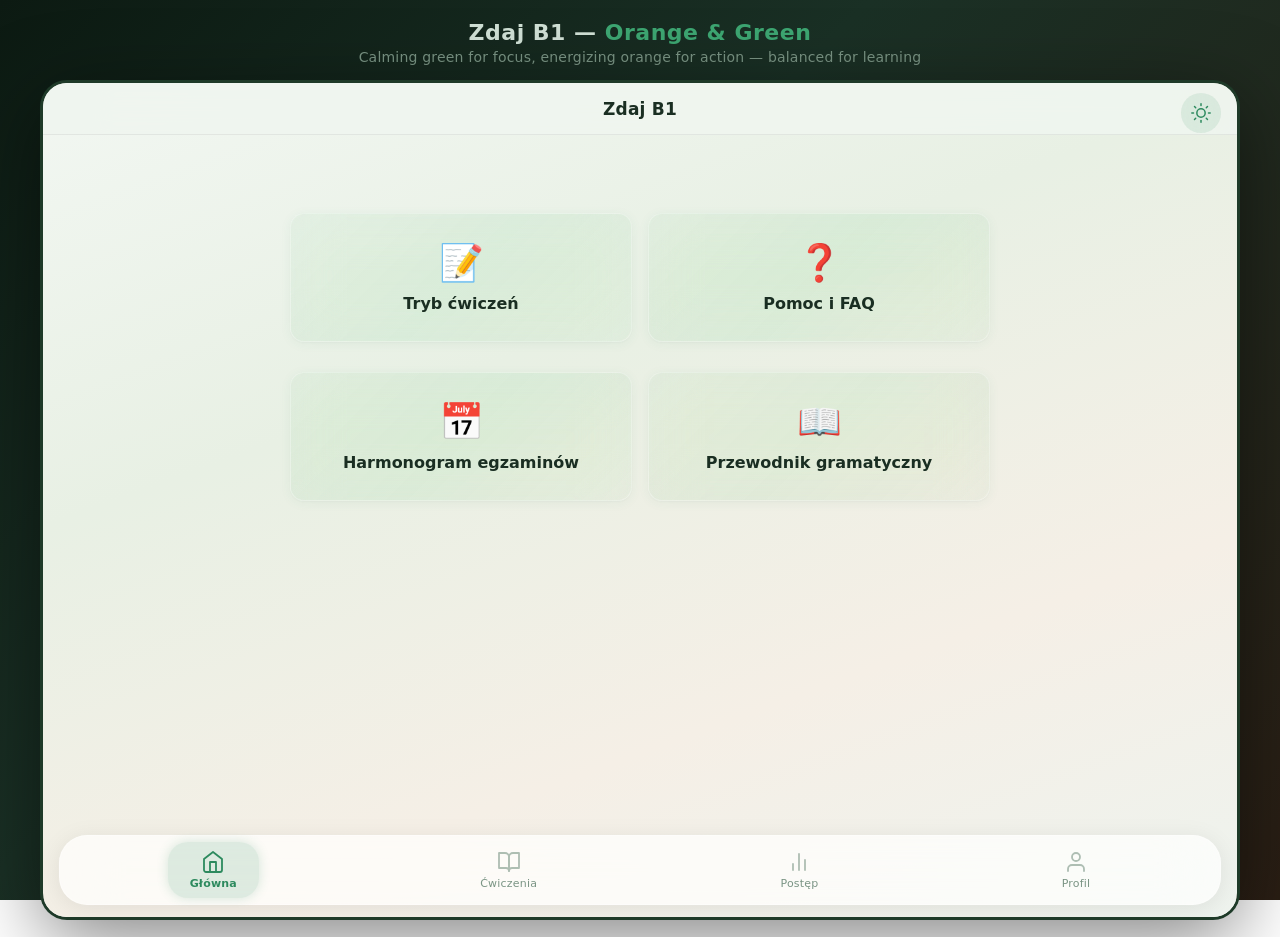
==== commit 4bc956e3: "Add gradient backgrounds to orange-green design variant" ====
--- a/docs/design-orange-green.html
+++ b/docs/design-orange-green.html
@@ -16,7 +16,7 @@
   --bg: #eef3ee;
   --bg-card: rgba(255,255,255,0.62);
   --bg-card-border: rgba(255,255,255,0.3);
-  --bg-nav: rgba(238,243,238,0.92);
+  --bg-nav: rgba(240,245,240,0.88);
   --bg-tab: rgba(255,255,255,0.72);
   --text: #1a2e22;
   --text-secondary: #4a6352;
@@ -45,8 +45,9 @@
   --drag-border: rgba(45,138,94,0.2);
   --toggle-checked: #2d8a5e;
   --avatar-gradient: linear-gradient(135deg, #2d8a5e, #3da672);
-  --ipad-bg: #eef3ee;
-  --body-bg: #12261a;
+  --ipad-bg: linear-gradient(160deg, #f2f7f2 0%, #e8f0e4 35%, #f5efe6 70%, #eef3ee 100%);
+  --ipad-bg-color: #eef3ee;
+  --body-bg: linear-gradient(135deg, #0c1a12 0%, #1a3025 40%, #2a1e14 100%);
   --page-title-color: #d0e0d5;
   --page-title-accent: #3da672;
   --ipad-shadow: 0 0 0 3px #1e3a28, 0 20px 80px rgba(0,0,0,0.5);
@@ -81,7 +82,7 @@
   --bg: #1a2c22;
   --bg-card: rgba(30,50,38,0.65);
   --bg-card-border: rgba(255,255,255,0.1);
-  --bg-nav: rgba(22,38,28,0.92);
+  --bg-nav: rgba(24,40,30,0.88);
   --bg-tab: rgba(28,46,34,0.85);
   --text: #e8f0eb;
   --text-secondary: #a8c4b0;
@@ -96,8 +97,9 @@
   --drop-zone-bg: rgba(50,150,100,0.04);
   --word-bank-bg: rgba(224,140,60,0.08);
   --word-bank-border: rgba(224,140,60,0.18);
-  --ipad-bg: #1a2c22;
-  --body-bg: #0c1a12;
+  --ipad-bg: linear-gradient(160deg, #1a2c22 0%, #1e3328 35%, #252a1e 70%, #1c2820 100%);
+  --ipad-bg-color: #1a2c22;
+  --body-bg: linear-gradient(135deg, #060e0a 0%, #0e1e14 40%, #1a1208 100%);
   --page-title-color: #b0ccb8;
   --ipad-shadow: 0 0 0 3px #1e3a28, 0 20px 80px rgba(0,0,0,0.5), 0 0 40px rgba(45,138,94,0.06);
   --scrollbar-thumb: rgba(45,138,94,0.25);
@@ -130,6 +132,7 @@
 
 body {
   background: var(--body-bg);
+  background-attachment: fixed;
   font-family: -apple-system, 'SF Pro Display', 'SF Pro Text', system-ui, BlinkMacSystemFont, 'Segoe UI', Roboto, sans-serif;
   color: var(--text);
   display: flex;
@@ -139,7 +142,7 @@
   min-height: 100vh;
   padding: 20px;
   -webkit-font-smoothing: antialiased;
-  transition: background 0.3s ease, color 0.3s ease;
+  transition: background 0.5s ease, color 0.3s ease;
 }
 
 /* ========== PAGE TITLE ========== */
